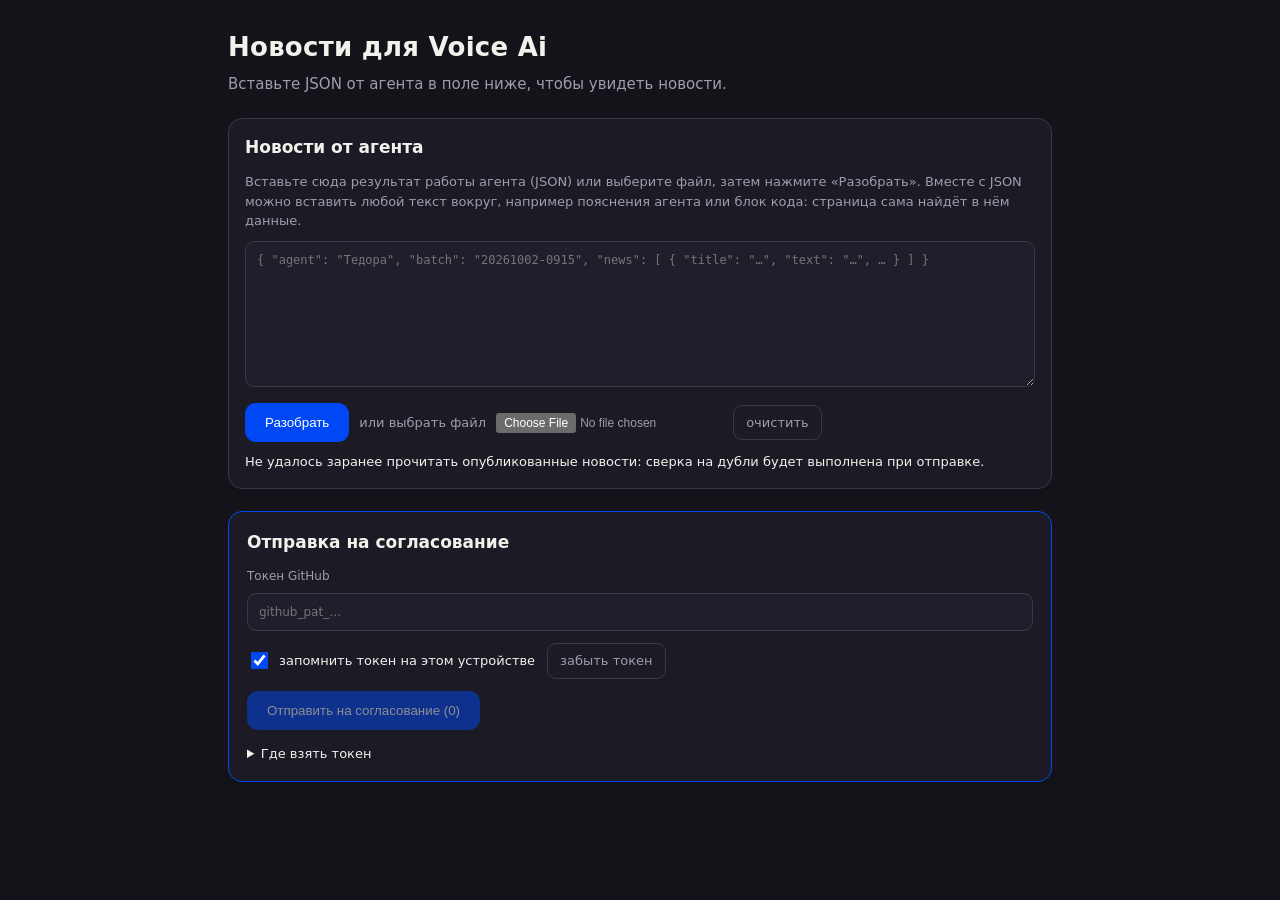
==== docs/news-sender.html @ 6adec7f9 "Add files via upload" ====
<!doctype html>
<html lang="ru">
<head>
<meta charset="utf-8">
<meta name="viewport" content="width=device-width, initial-scale=1">
<title>Новости для Voice Ai — на согласование</title>
<style>
  :root{color-scheme:dark;--bg:#131319;--card:#1c1a24;--field:#201e2a;--line:#3a3747;--text:#f3f1ec;
        --dim:#a19cae;--blue:#0048f4;--blue2:#92b6fd;--orange:#fc9744;--red:#e67268;--green:#4cc38a}
  *{box-sizing:border-box}
  body{margin:0;background:var(--bg);color:var(--text);font:15px/1.5 "IBM Plex Sans",system-ui,-apple-system,Segoe UI,sans-serif}
  main{max-width:860px;margin:0 auto;padding:28px 18px 80px}
  h1{font-size:26px;margin:0 0 6px;letter-spacing:.01em}
  h2{font-size:17px;margin:0 0 12px}
  .lead{color:var(--dim);margin:0 0 22px}
  .card{background:var(--card);border:1px solid var(--line);border-radius:14px;padding:16px;margin-bottom:14px}
  .card.off{opacity:.55}
  .card-head{display:flex;gap:10px;align-items:center;margin-bottom:10px}
  .card-head .n{font:500 12px "IBM Plex Mono",ui-monospace,monospace;color:var(--dim);letter-spacing:.06em}
  .card-head .st{margin-left:auto;font:500 12px "IBM Plex Mono",ui-monospace,monospace}
  .st.ok{color:var(--green)} .st.err{color:var(--red)} .st.wait{color:var(--orange)}
  .grid{display:grid;grid-template-columns:1fr 1fr;gap:10px}
  .wide{grid-column:1/-1}
  label.f{display:flex;flex-direction:column;gap:4px;font-size:12px;color:var(--dim)}
  input[type=text],input[type=date],input[type=time],input[type=url],input[type=password],textarea{
    width:100%;background:var(--field);color:var(--text);border:1px solid var(--line);border-radius:9px;
    padding:9px 11px;font:inherit}
  textarea{resize:vertical;min-height:84px}
  input:focus,textarea:focus{outline:none;border-color:var(--blue)}
  .chk{display:flex;align-items:center;gap:8px;font-size:13px;color:var(--text);cursor:pointer}
  .chk input{width:17px;height:17px;accent-color:var(--blue)}
  .tagbank{display:flex;flex-wrap:wrap;gap:6px;margin-top:6px}
  .tagbank button{background:none;border:1px solid var(--line);color:var(--dim);border-radius:999px;padding:2px 9px;
    font:500 11px "IBM Plex Mono",ui-monospace,monospace;letter-spacing:.04em;cursor:pointer}
  .tagbank button.on{border-color:var(--blue);color:var(--blue2);background:rgba(0,72,244,.14)}
  .dup{margin-top:12px;border:1px solid var(--orange);border-radius:10px;padding:11px 13px;background:rgba(252,151,68,.07);font-size:13px}
  .dup b{color:var(--orange)}
  .dup label.opt{display:flex;gap:8px;align-items:flex-start;margin:7px 0;cursor:pointer;color:var(--text)}
  .dup label.opt input{margin-top:3px;accent-color:var(--blue)}
  .dup .sub{color:var(--dim);font-size:12px}
  .dup .cmp{display:grid;grid-template-columns:1fr 1fr;gap:10px;margin-top:8px}
  @media (max-width:640px){.dup .cmp{grid-template-columns:1fr}}
  .dup .cmp>div{background:var(--field);border-radius:8px;padding:8px 10px;line-height:1.5;overflow-wrap:anywhere}
  .dup .cmp i{display:block;font:500 11px "IBM Plex Mono",ui-monospace,monospace;color:var(--dim);letter-spacing:.05em;text-transform:uppercase;font-style:normal;margin-bottom:3px}
  .dup del{background:rgba(230,114,104,.25);text-decoration:line-through}
  .dup ins{background:rgba(76,195,138,.28);text-decoration:none}
  .dup .same{color:var(--green)}
  details.origin{margin-top:10px;font-size:12px;color:var(--dim)}
  details.origin summary{cursor:pointer}
  details.origin p{margin:6px 0 0;padding:8px 10px;background:var(--field);border-radius:8px;color:var(--text);line-height:1.5;white-space:pre-wrap}
  .loadbox textarea{min-height:120px;font:12px/1.5 "IBM Plex Mono",ui-monospace,monospace}
  .loadbox .sub{color:var(--dim);font-size:13px;margin:0 0 10px}
  .loadbox .row{display:flex;gap:10px;align-items:center;flex-wrap:wrap;margin-top:10px}
  .filebtn{color:var(--dim);font-size:13px;cursor:pointer}
  .filebtn input{font-size:12px;color:var(--dim);margin-left:6px}
  #loadMsg{margin-top:10px;font-size:13px;white-space:pre-wrap}
  #loadMsg.err{color:var(--red)} #loadMsg.ok{color:var(--green)}
  .issues{margin:8px 0 0;padding:0;list-style:none;font-size:12px;color:var(--orange)}
  .issues li::before{content:"• "}
  .send{background:var(--card);border:1px solid var(--blue);border-radius:14px;padding:18px;margin-top:22px}
  .row{display:flex;flex-wrap:wrap;gap:12px;align-items:center;margin-top:12px}
  .primary{background:var(--blue);color:#fff;border:0;border-radius:11px;padding:12px 20px;font:600 15px inherit;cursor:pointer}
  .primary:hover{background:#0036b8} .primary:disabled{opacity:.5;cursor:default}
  .ghost{background:none;border:1px solid var(--line);color:var(--dim);border-radius:9px;padding:7px 12px;font:inherit;font-size:13px;cursor:pointer}
  #status{margin-top:14px;font-size:14px;white-space:pre-wrap}
  #status.ok{color:var(--green)} #status.err{color:var(--red)}
  #status a{color:var(--blue2)}
  details{margin-top:14px;color:var(--dim);font-size:13px} summary{cursor:pointer;color:var(--text)}
  details ol{padding-left:20px;margin:8px 0 0}
  @media (max-width:640px){.grid{grid-template-columns:1fr}}
</style>
</head>
<body>
<main>
  <h1>Новости для Voice Ai</h1>
  <p class="lead" id="lead"></p>

  <section class="loadbox card" id="loadBox">
    <h2>Новости от агента</h2>
    <p class="sub">Вставьте сюда результат работы агента (JSON) или выберите файл, затем нажмите «Разобрать».
       Вместе с JSON можно вставить любой текст вокруг, например пояснения агента или блок кода: страница сама найдёт в нём данные.</p>
    <textarea id="jsonIn" rows="7" spellcheck="false" placeholder='{ "agent": "Тедора", "batch": "20261002-0915", "news": [ { "title": "…", "text": "…", … } ] }'></textarea>
    <div class="row">
      <button id="loadBtn" class="primary" type="button">Разобрать</button>
      <label class="filebtn">или выбрать файл <input id="jsonFile" type="file" accept=".json,.txt,application/json,text/plain"></label>
      <button id="clearBtn" class="ghost" type="button">очистить</button>
    </div>
    <div id="loadMsg"></div>
  </section>

  <div id="cards"></div>

  <section class="send">
    <h2>Отправка на согласование</h2>
    <label class="f">Токен GitHub <span id="tokenNote" style="color:var(--green)"></span>
      <input id="token" type="password" autocomplete="off" placeholder="github_pat_…">
    </label>
    <div class="row">
      <label class="chk"><input id="remember" type="checkbox" checked> запомнить токен на этом устройстве</label>
      <button id="forget" class="ghost" type="button">забыть токен</button>
    </div>
    <div class="row">
      <button id="sendBtn" class="primary" type="button">Отправить на согласование (<span id="cnt">0</span>)</button>
    </div>
    <div id="status"></div>
    <details>
      <summary>Где взять токен</summary>
      <ol>
        <li>GitHub → Settings → Developer settings → Fine-grained tokens → Generate new token.</li>
        <li>Repository access: Only select repositories → Voice_Ai.</li>
        <li>Permissions → Repository permissions → Contents: Read and write.</li>
        <li>Скопируйте токен и вставьте выше. Подойдёт и тот же токен, что вы вводите на самом сайте в режиме редактора.</li>
      </ol>
    </details>
  </section>
</main>

<script>
/* Страница ничего не вшивает: новости приходят от агента как JSON, их вставляют в поле выше
   или загружают файлом. Партия (batch) и имя агента берутся из того же JSON; если их там нет,
   партия называется по московскому времени, а агент — «агент». */
var BATCH_ID = "", AGENT = "агент";

var CONFIG = {owner:"valentinpaukov-ops", repo:"Voice_Ai", branch:"main",
              site:"https://valentinpaukov-ops.github.io/Voice_Ai/?admin=1"};
var KNOWN_TAGS = ["Автобизнес","Автопром","Арктика","Аудит","Банки","Безопасность","Бизнес","ВЭД","Законодательство",
  "Здоровье","ИИ","ИТ","Инвестиции","Инженерия","Инновации","Инфляция","Инфраструктура","Исследования","Книги",
  "Компания","Криптовалюта","Культура","Логистика","Медицина","Мероприятия","Налоги","Нефть и газ","Новости",
  "Обучение","Онбординг","Подкаст","Прогнозы","Продукт","Проекты","Производство","Радио","Релизы","Рынки",
  "Технологии","ТеДо","Туризм","Финансы","Финтех","Экономика","Энергетика","ЦБ","HR","Voice Ai"];
// (список на сайте шире; страница при открытии дополняет его тегами с сайта — см. loadPublished)
var TOKEN_KEY = "voiceai_agent_sender_token";

/* ---------- сравнение с опубликованными новостями ---------- */
/* ===== отпечаток исходного фрагмента (не раскрывает текст) ===== */
function fpFromText(s){
  var t = String(s || "").toLowerCase().replace(/ё/g, "е").replace(/[^a-zа-я0-9]+/g, " ").trim();
  if(!t) return [];
  var w = [];
  t.split(" ").forEach(function(x){ if(x && !NM_STOP[x]) w.push(x.length > 5 ? x.slice(0, 5) : x); });
  var seen = {}, out = [];
  for(var i=0;i+1<w.length;i++){            // пары соседних слов: порядок важен, одиночные слова не раскрываются
    var h = 2166136261, p = w[i] + " " + w[i+1];
    for(var k=0;k<p.length;k++){ h ^= p.charCodeAt(k); h = (h * 16777619) >>> 0; }
    var key = h.toString(36);
    if(!seen[key]){ seen[key] = 1; out.push(key); }
  }
  return out.slice(0, 160);
}
function fpCompare(a, b){
  if(!a || !b || a.length < 5 || b.length < 5) return null;
  var set = {}; a.forEach(function(x){ set[x] = 1; });
  var inter = 0; b.forEach(function(x){ if(set[x]) inter++; });
  var c = inter / Math.min(a.length, b.length);          // «один входит в другой»
  var j = inter / (a.length + b.length - inter);
  return {contain: c, jaccard: j, inter: inter};
}

/* ===== сравнение новостей: «та же новость» / «похожая» ===== */
var NM_STOP = {"и":1,"в":1,"во":1,"на":1,"с":1,"со":1,"по":1,"к":1,"о":1,"об":1,"от":1,"для":1,"из":1,"за":1,"что":1,"как":1,"а":1,"но":1,"не":1,"до":1,"при":1,"это":1,"его":1,"ее":1,"их":1,"или":1,"также":1,"будет":1,"были":1,"был":1,"была":1,"было":1};
function nmTokens(s){
  var t = String(s || "").toLowerCase().replace(/ё/g, "е").replace(/[^a-zа-я0-9]+/g, " ").trim();
  if(!t) return [];
  var out = [], seen = {};
  t.split(" ").forEach(function(w){
    if(!w || NM_STOP[w]) return;
    if(w.length > 5) w = w.slice(0, 5);          // грубая основа: «аналитики»/«аналитика» совпадают
    if(!seen[w]){ seen[w] = 1; out.push(w); }
  });
  return out;
}
function nmDice(a, b){
  if(!a.length || !b.length) return 0;
  var set = {}; a.forEach(function(w){ set[w] = 1; });
  var inter = 0; b.forEach(function(w){ if(set[w]) inter++; });
  return 2 * inter / (a.length + b.length);
}
function nmNorm(s){ return nmTokens(s).join(" "); }
function nmNormUrl(u){ return String(u || "").trim().toLowerCase().replace(/^https?:\/\/(www\.)?/, "").replace(/[?#].*$/, "").replace(/\/+$/, ""); }
/* Насколько новость b похожа на a. level: "same" — почти та же, "similar" — похожая, "" — разные.
   Если у обеих есть отпечаток исходного фрагмента (fp), сравниваются в первую очередь исходники:
   формулировки агента могут сильно отличаться от запуска к запуску, а текст документа тот же. */
function nmCompare(a, b){
  var td = nmDice(nmTokens(a.title), nmTokens(b.title));
  var xd = nmDice(nmTokens(a.text), nmTokens(b.text));
  var ua = nmNormUrl(a.sourceUrl), ub = nmNormUrl(b.sourceUrl);
  var sameUrl = !!(ua && ub && ua === ub);
  var level = "";
  if(sameUrl || td >= 0.85 || (td >= 0.6 && xd >= 0.5) || xd >= 0.8) level = "same";
  else if(td >= 0.6 || xd >= 0.55) level = "similar";
  var fc = fpCompare(a.fp, b.fp), viaSource = false, rel = "";
  if(fc && fc.contain >= 0.4){
    level = "same"; viaSource = true;
    var la = a.fp.length, lb = b.fp.length;
    if(fc.contain >= 0.8 && la < lb * 0.7) rel = "part";          // новая — часть опубликованной
    else if(fc.contain >= 0.8 && la > lb * 1.4) rel = "merge";    // новая включает опубликованную и что-то ещё
  }
  var score = Math.max(td, xd) + (sameUrl ? 1 : 0) + (viaSource ? 1 + fc.contain : 0);
  return {level: level, title: td, text: xd, sameUrl: sameUrl, score: score, viaSource: viaSource, rel: rel};
}

var PUBLISHED = null;        // опубликованные новости (null — сверить не удалось)
var PUBLISHED_SRC = "";      // откуда взяты: "site" или "api"
function humanDate(d) {
  var m = /^(\d{4})-(\d{2})-(\d{2})$/.exec(d || "");
  if (!m) return d || "";
  var mon = ["января","февраля","марта","апреля","мая","июня","июля","августа","сентября","октября","ноября","декабря"];
  return parseInt(m[3], 10) + " " + mon[parseInt(m[2], 10) - 1];
}
function esc(s) { return String(s == null ? "" : s).replace(/[&<>"]/g, function (c) { return {"&": "&amp;", "<": "&lt;", ">": "&gt;", '"': "&quot;"}[c]; }); }
function diffWords(oldS, newS) {
  var a = String(oldS || "").split(/\s+/).filter(Boolean), b = String(newS || "").split(/\s+/).filter(Boolean);
  var n = a.length, m = b.length, i, j, L = [];
  for (i = 0; i <= n; i++) L.push(new Array(m + 1).fill(0));
  for (i = n - 1; i >= 0; i--) for (j = m - 1; j >= 0; j--) L[i][j] = a[i] === b[j] ? L[i + 1][j + 1] + 1 : Math.max(L[i + 1][j], L[i][j + 1]);
  var o = [], w = []; i = 0; j = 0;
  while (i < n && j < m) {
    if (a[i] === b[j]) { o.push(esc(a[i])); w.push(esc(b[j])); i++; j++; }
    else if (L[i + 1][j] >= L[i][j + 1]) { o.push("<del>" + esc(a[i]) + "</del>"); i++; }
    else { w.push("<ins>" + esc(b[j]) + "</ins>"); j++; }
  }
  while (i < n) o.push("<del>" + esc(a[i++]) + "</del>");
  while (j < m) w.push("<ins>" + esc(b[j++]) + "</ins>");
  return {before: o.join(" "), after: w.join(" ")};
}
// кандидаты на «такая же новость уже опубликована» для каждой карточки
function matchAll() {
  items.forEach(function (it) {
    if (it.origin && !it.fp.length) it.fp = fpFromText(it.origin);
    it.matches = [];
    if (!PUBLISHED) return;
    PUBLISHED.forEach(function (p) {
      var r = nmCompare({title: it.title, text: it.text, sourceUrl: it.sourceUrl, fp: it.fp}, p);
      if (r.level) it.matches.push({pub: p, level: r.level, score: r.score, viaSource: r.viaSource, rel: r.rel});
    });
    it.matches.sort(function (a, b) { return b.score - a.score; });
    it.matches = it.matches.slice(0, 3);
    var best = it.matches[0];
    if (!best) { it.mode = "new"; it.unchanged = false; return; }
    it.why = best.viaSource ? "source" : "";
    it.target = 0;
    var p = best.pub;
    it.unchanged = nmNorm(it.title) === nmNorm(p.title || "") && nmNorm(it.text) === nmNorm(p.text || "");
    // «почти та же» и текст отличается — по умолчанию предлагаем заменить; «просто похожая» — как новую
    it.mode = best.level === "same" ? "replace" : "new";
    if (it.unchanged) it.include = false;      // менять нечего: по умолчанию не отправляем
  });
}
function matchSignature() {
  return items.map(function (it) { return it.matches.map(function (m) { return m.pub.id; }).join(","); }).join("|");
}

/* ---------- состояние ---------- */
var items = [];
function makeItems(arr) {
  return arr.map(function (n, i) {
    n = n || {};
    return {
      include: true, status: "", statusClass: "", matches: [], mode: "new", target: 0, keepWhen: true, unchanged: false,
      title: str(n.title), text: str(n.text), origin: str(n.origin), fp: [], date: str(n.date), time: str(n.time) || "10:00",
      author: str(n.author), tags: Array.isArray(n.tags) ? n.tags.map(str).filter(Boolean) : [],
      sourceName: str(n.sourceName), sourceUrl: str(n.sourceUrl), important: n.important === true || n.important === "true",
      _path: "inbox/news-" + BATCH_ID + "-" + ("0" + (i + 1)).slice(-2) + ".json", _created: ""
    };
  });
}
function mskBatch() {
  var o = {};
  try {
    new Intl.DateTimeFormat("en-GB", {timeZone: "Europe/Moscow", year: "numeric", month: "2-digit", day: "2-digit",
      hour: "2-digit", minute: "2-digit", hourCycle: "h23"}).formatToParts(new Date()).forEach(function (x) { o[x.type] = x.value; });
  } catch (e) {}
  if (!o.year) { var u = new Date(Date.now() + 3 * 3600 * 1000); function p2(n) { return ("0" + n).slice(-2); }
    o = {year: u.getUTCFullYear(), month: p2(u.getUTCMonth() + 1), day: p2(u.getUTCDate()), hour: p2(u.getUTCHours()), minute: p2(u.getUTCMinutes())}; }
  return o.year + o.month + o.day + "-" + o.hour + o.minute;
}

/* Достаём JSON из того, что вставили: чистый JSON, блок кода ```json … ``` или JSON внутри пояснений.
   Перебираем места, где может начинаться JSON (« { » и « [ »), для каждого берём сбалансированный кусок
   (скобки внутри строк не считаются) и берём первый, который действительно разбирается. Так пояснения
   со скобками перед JSON («см. [1]», «{…}») не мешают. Если ничего не разбирается, возвращаем первый
   кусок, чтобы объяснить ошибку по нему. */
function balancedFrom(src, start) {
  var depth = 0, inStr = false, esc = false;
  for (var j = start; j < src.length; j++) {
    var c = src[j];
    if (inStr) { if (esc) esc = false; else if (c === "\\") esc = true; else if (c === '"') inStr = false; continue; }
    if (c === '"') { inStr = true; continue; }
    if (c === "{" || c === "[") depth++;
    else if (c === "}" || c === "]") { depth--; if (depth === 0) return src.slice(start, j + 1); }
  }
  return src.slice(start);                       // скобки не закрыты
}
/* Лишние запятые перед « } » и « ] » — самая частая беда в JSON от моделей. Убираем их, не трогая
   запятые внутри строк. */
function repairTrailingCommas(s) {
  var out = "", inStr = false, esc = false;
  for (var i = 0; i < s.length; i++) {
    var c = s[i];
    if (inStr) { out += c; if (esc) esc = false; else if (c === "\\") esc = true; else if (c === '"') inStr = false; continue; }
    if (c === '"') { inStr = true; out += c; continue; }
    if (c === ",") { var k = i + 1; while (k < s.length && /\s/.test(s[k])) k++; if (s[k] === "}" || s[k] === "]") continue; }
    out += c;
  }
  return out;
}
function tryParse(s) {
  try { return {ok: true, value: JSON.parse(s), repaired: false}; } catch (e) {}
  var r = repairTrailingCommas(s);
  if (r !== s) { try { return {ok: true, value: JSON.parse(r), repaired: true}; } catch (e) {} }
  return {ok: false};
}
// похоже ли разобранное на новости: массив с объектами, объект с полем news или одна новость с заголовком
function plausible(v) {
  if (Array.isArray(v)) return v.some(function (x) { return x && typeof x === "object"; });
  return !!(v && typeof v === "object" && (Array.isArray(v.news) || v.title));
}
function extractJson(text) {
  var s = String(text || "").replace(/^\uFEFF/, "");
  var fence = /```(?:json|JSON)?\s*([\s\S]*?)```/.exec(s);
  var sources = fence ? [fence[1], s] : [s], firstSlice = "";
  for (var t = 0; t < sources.length; t++) {
    var src = sources[t], tries = 0;
    for (var i = 0; i < src.length && tries < 40; i++) {
      if (src[i] !== "{" && src[i] !== "[") continue;
      tries++;
      var slice = balancedFrom(src, i);
      if (!firstSlice) firstSlice = slice;
      var r = tryParse(slice);
      if (r.ok && plausible(r.value)) return slice;
      // кусок не подошёл (пояснение в скобках или сломанный JSON): пропускаем его целиком, не заглядывая
      // внутрь, иначе из сломанного списка можно молча вытащить одну новость из нескольких
      i += slice.length - 1;
    }
  }
  return firstSlice;
}
function explainJsonError(raw, e) {
  var msg = String(e && e.message || e), hint = "";
  var m = /position (\d+)/.exec(msg);
  if (m) { var pos = +m[1], before = raw.slice(0, pos), line = before.split("\n").length;
    hint = " (около строки " + line + ": «" + raw.slice(Math.max(0, pos - 25), pos + 25).replace(/\s+/g, " ") + "»)"; }
  if (/Unexpected token ['}\]]/.test(msg) || /trailing/i.test(msg)) hint += "\nЧаще всего это лишняя запятая после последнего элемента.";
  else if (/Unexpected token/.test(msg) && /'/.test(raw.slice(0, 400))) hint += "\nПохоже, использованы одинарные кавычки: в JSON нужны двойные.";
  else if (/Unexpected end/.test(msg) || !/[}\]]\s*$/.test(raw)) hint += "\nПохоже, вставлено не всё: JSON обрывается, не хватает закрывающей скобки.";
  return "Это не получилось разобрать как JSON" + hint + "\nПопросите агента прислать JSON ещё раз, целиком и без комментариев внутри.";
}
function loadFromText(text) {
  var box = document.getElementById("loadMsg");
  function fail(m) { box.className = "err"; box.textContent = m; return false; }
  var raw = extractJson(text);
  if (!raw) return fail("В тексте не нашлось данных: нужен JSON, он начинается с « { » или « [ ».");
  var pr = tryParse(raw), data;
  if (!pr.ok) { var err; try { JSON.parse(raw); } catch (e) { err = e; } return fail(explainJsonError(raw, err)); }
  data = pr.value;
  var arr = Array.isArray(data) ? data : (data && Array.isArray(data.news) ? data.news : (data && data.title ? [data] : null));
  if (!arr) return fail("JSON разобрался, но в нём нет списка новостей: ожидается массив или объект с полем «news».");
  arr = arr.filter(function (n) { return n && typeof n === "object"; });
  if (!arr.length) return fail("Список новостей пуст.");
  var meta = (!Array.isArray(data) && data) || {};
  AGENT = str(meta.agent) || AGENT || "агент";
  BATCH_ID = str(meta.batch).replace(/[^0-9A-Za-zА-Яа-я_-]/g, "") || mskBatch();
  items = makeItems(arr);
  PUBLISHED_RELOAD = true;
  box.className = "ok";
  box.textContent = "Разобрано новостей: " + items.length + ". Партия " + BATCH_ID + ", агент: " + AGENT + "." +
    (pr.repaired ? "\nВ JSON были лишние запятые перед закрывающей скобкой, я их убрал. Проверьте, что все новости на месте." : "");
  if (PUBLISHED) matchAll();
  render();
  var d = document.getElementById("cards"); if (d.scrollIntoView) d.scrollIntoView({behavior: "smooth", block: "start"});
  return true;
}
var PUBLISHED_RELOAD = false;
function str(v) { return v == null ? "" : String(v).trim(); }

/* ---------- проверка полей ---------- */
function issuesOf(it) {
  var out = [];
  if (!it.title) out.push("нет заголовка — без него новость не отправится");
  if (!/^\d{4}-\d{2}-\d{2}$/.test(it.date)) out.push("дата нужна в виде ГГГГ-ММ-ДД — без даты новость останется черновиком");
  if (!/^\d{2}:\d{2}$/.test(it.time)) out.push("время нужно в виде ЧЧ:ММ");
  if (it.text.length > 320) out.push("длинное описание (" + it.text.length + " знаков): в ленте обычно до 300");
  if (it.sourceUrl && !/^https?:\/\//.test(it.sourceUrl)) out.push("ссылка на источник должна начинаться с http:// или https://");
  if (!it.origin) out.push("нет фрагмента документа: если эта новость уже была опубликована другими словами, страница её не узнает");
  var fresh = it.tags.filter(function (t) { return KNOWN_TAGS.indexOf(t) === -1; });
  if (fresh.length) out.push("новые теги: " + fresh.join(", ") + " — если подходит существующий, лучше взять его");
  return out;
}
function blocking(it) { return !it.title; }

/* ---------- отрисовка ---------- */
var cardsEl = document.getElementById("cards");
function el(tag, attrs, kids) {
  var e = document.createElement(tag);
  Object.keys(attrs || {}).forEach(function (k) {
    if (k === "text") e.textContent = attrs[k]; else if (k === "class") e.className = attrs[k]; else e.setAttribute(k, attrs[k]);
  });
  (kids || []).forEach(function (c) { e.appendChild(c); });
  return e;
}
function field(label, input, wide) {
  var l = el("label", {"class": "f" + (wide ? " wide" : "")}, [document.createTextNode(label), input]);
  return l;
}
function render() {
  cardsEl.innerHTML = "";
  var n = items.length;
  document.getElementById("lead").textContent = n
    ? "Подготовлено новостей: " + n + ". Проверьте и при необходимости поправьте текст прямо здесь, уберите галочку у лишних и нажмите «Отправить на согласование» внизу. На сайте они появятся только после вашего подтверждения."
    : "Вставьте JSON от агента в поле ниже, чтобы увидеть новости.";
  items.forEach(function (it, idx) {
    var card = el("div", {"class": "card" + (it.include ? "" : " off")});
    var cb = el("input", {type: "checkbox"}); cb.checked = it.include;
    cb.addEventListener("change", function () { it.include = cb.checked; render(); });
    var head = el("div", {"class": "card-head"}, [
      el("label", {"class": "chk"}, [cb, document.createTextNode("Отправить")]),
      el("span", {"class": "n", text: "НОВОСТЬ " + (idx + 1)}),
      el("span", {"class": "st " + it.statusClass, text: it.status})
    ]);
    function bind(tag, type, key, extra) {
      var i = el(tag, type ? {type: type} : {}); i.value = it[key];
      i.addEventListener("input", function () { it[key] = i.value.trim(); refreshIssues(); updateCount(); });
      return i;
    }
    var title = bind("input", "text", "title");
    var date = bind("input", "date", "date");
    var time = bind("input", "time", "time");
    var text = bind("textarea", "", "text"); text.rows = 4;
    var author = bind("input", "text", "author");
    var srcName = bind("input", "text", "sourceName");
    var srcUrl = bind("input", "url", "sourceUrl");
    var tags = el("input", {type: "text"}); tags.value = it.tags.join(", ");
    var bank = el("div", {"class": "tagbank"});
    function drawBank() {
      bank.innerHTML = "";
      KNOWN_TAGS.forEach(function (t) {
        var b = el("button", {type: "button", text: t, "class": it.tags.indexOf(t) !== -1 ? "on" : ""});
        b.addEventListener("click", function () {
          var k = it.tags.indexOf(t);
          if (k === -1) it.tags.push(t); else it.tags.splice(k, 1);
          tags.value = it.tags.join(", "); drawBank(); refreshIssues();
        });
        bank.appendChild(b);
      });
    }
    tags.addEventListener("input", function () {
      it.tags = tags.value.split(",").map(function (t) { return t.trim(); }).filter(Boolean);
      drawBank(); refreshIssues();
    });
    drawBank();
    var imp = el("input", {type: "checkbox"}); imp.checked = it.important;
    imp.addEventListener("change", function () { it.important = imp.checked; });
    var issues = el("ul", {"class": "issues"});
    function refreshIssues() {
      issues.innerHTML = "";
      issuesOf(it).forEach(function (m) { issues.appendChild(el("li", {text: m})); });
    }
    card.appendChild(head);
    card.appendChild(el("div", {"class": "grid"}, [
      field("Заголовок", title, true),
      field("Дата", date), field("Время", time),
      field("Описание", text, true),
      field("Автор", author),
      field("Название источника", srcName),
      field("Ссылка на источник", srcUrl, true),
      (function () { var w = el("div", {"class": "wide"}, [field("Теги (через запятую)", tags), bank]); return w; })(),
      el("label", {"class": "chk wide"}, [imp, document.createTextNode("Важная новость (синяя полоса в ленте)")])
    ]));
    card.appendChild(issues);
    refreshIssues();
    if (it.origin) {
      var det = el("details", {"class": "origin"});
      det.appendChild(el("summary", {text: "Фрагмент документа, на котором основана новость (для сверки; на сайт не отправляется)"}));
      det.appendChild(el("p", {text: it.origin}));
      card.appendChild(det);
    }
    if (it.matches.length) card.appendChild(dupBox(it));
    cardsEl.appendChild(card);
  });
  updateCount();
}
function dupBox(it) {
  var box = el("div", {"class": "dup"});
  var best = it.matches[0];
  var head = el("div");
  var why = best.rel === "part" ? "Похоже, это часть уже опубликованной новости"
          : best.rel === "merge" ? "Похоже, это объединяет опубликованную новость с другим материалом"
          : best.viaSource ? "По исходному тексту из документа это та же новость, что уже опубликована"
          : best.level === "same" ? "Похоже, эта новость уже опубликована на сайте" : "На сайте есть похожая новость";
  head.innerHTML = "<b>" + why + "</b>" +
    (it.unchanged ? ' <span class="same">· текст совпадает, менять нечего</span>' : "");
  box.appendChild(head);
  // варианты: заменить одну из найденных / отправить как новую
  it.matches.forEach(function (m, k) {
    var r = el("input", {type: "radio", name: "mode" + items.indexOf(it)});
    r.checked = (it.mode === "replace" && it.target === k);
    r.addEventListener("change", function () { it.mode = "replace"; it.target = k; render(); });
    var l = el("label", {"class": "opt"}, [r]);
    var span = el("span"); span.innerHTML = "Заменить опубликованную: <b style=\"color:inherit\">«" + esc(m.pub.title) + "»</b><br><span class=\"sub\">" +
      esc(humanDate(m.pub.date) + (m.pub.time ? ", " + m.pub.time : "") + (m.pub.author ? " · " + m.pub.author : "")) + "</span>";
    l.appendChild(span); box.appendChild(l);
  });
  var rn = el("input", {type: "radio", name: "mode" + items.indexOf(it)}); rn.checked = (it.mode === "new");
  rn.addEventListener("change", function () { it.mode = "new"; render(); });
  box.appendChild(el("label", {"class": "opt"}, [rn, (function () { var s = el("span"); s.innerHTML = "Отправить как новую <span class=\"sub\">(на сайте будут обе)</span>"; return s; })()]));
  if (it.mode === "replace") {
    var pub = it.matches[it.target].pub;
    var keep = el("input", {type: "checkbox"}); keep.checked = it.keepWhen;
    keep.addEventListener("change", function () { it.keepWhen = keep.checked; });
    box.appendChild(el("label", {"class": "opt"}, [keep, document.createTextNode("Оставить дату и время опубликованной новости (" + humanDate(pub.date) + (pub.time ? ", " + pub.time : "") + ")")]));
    var dt = diffWords(pub.text || "", it.text || ""), dtt = diffWords(pub.title || "", it.title || "");
    var cmp = el("div"); 
    cmp.innerHTML = (nmNorm(pub.title || "") !== nmNorm(it.title || "") || (pub.title || "") !== (it.title || "")
        ? '<div class="cmp"><div><i>Заголовок был</i>' + dtt.before + '</div><div><i>Заголовок станет</i>' + dtt.after + '</div></div>' : "") +
      '<div class="cmp"><div><i>Текст был</i>' + dt.before + '</div><div><i>Текст станет</i>' + dt.after + '</div></div>';
    box.appendChild(cmp);
  }
  return box;
}
function updateCount() {
  var c = items.filter(function (it) { return it.include && !blocking(it); }).length;
  document.getElementById("cnt").textContent = c;
  document.getElementById("sendBtn").disabled = !c;
}

/* ---------- работа с GitHub ---------- */
var tokenEl = document.getElementById("token"), statusEl = document.getElementById("status");
try { var saved = localStorage.getItem(TOKEN_KEY); if (saved) tokenEl.value = saved; } catch (e) {}
document.getElementById("forget").addEventListener("click", function () {
  try { localStorage.removeItem(TOKEN_KEY); } catch (e) {}
  tokenEl.value = ""; say("Токен забыт.", "");
});
function say(msg, cls, html) {
  statusEl.className = cls || "";
  if (html) statusEl.innerHTML = msg; else statusEl.textContent = msg;
}
function b64(s) { return btoa(unescape(encodeURIComponent(s))); }
function unb64(s) { return decodeURIComponent(escape(atob(String(s).replace(/\s/g, "")))); }
function url(path) {
  return "https://api.github.com/repos/" + encodeURIComponent(CONFIG.owner) + "/" + encodeURIComponent(CONFIG.repo) +
         "/contents/" + path.split("/").map(encodeURIComponent).join("/");
}
function api(method, path, body) {
  var o = {method: method, headers: {
    "Accept": "application/vnd.github+json", "Authorization": "Bearer " + tokenEl.value.trim(),
    "X-GitHub-Api-Version": "2022-11-28"}, cache: "no-store"};
  if (body) { o.body = JSON.stringify(body); o.headers["Content-Type"] = "application/json"; }
  var u = url(path) + (method === "GET" ? "?ref=" + encodeURIComponent(CONFIG.branch) + "&t=" + Date.now() : "");
  return fetch(u, o).then(function (res) {
    return res.json().catch(function () { return null; }).then(function (data) { return {status: res.status, ok: res.ok, data: data}; });
  });
}
function explain(r) {
  if (r.status === 401) return "токен не принят — проверьте, что он вставлен целиком и не истёк";
  if (r.status === 403) return "у токена нет права писать в репозиторий (нужно Contents: Read and write) или исчерпан лимит запросов";
  if (r.status === 404) return "репозиторий не найден или токен не видит его — в настройках токена выберите репозиторий Voice_Ai";
  if (r.status === 409 || r.status === 422) return "файл изменился во время отправки — нажмите кнопку ещё раз";
  return "ответ GitHub " + r.status + ((r.data && r.data.message) ? ": " + r.data.message : "");
}
/* Опубликованные новости читаем с сайта (публичный адрес, токен не нужен), а при отправке —
   ещё раз через GitHub, чтобы увидеть самое свежее. Так «такая уже есть» работает всегда. */
function rawUrl(path) {
  return "https://raw.githubusercontent.com/" + CONFIG.owner + "/" + CONFIG.repo + "/" + CONFIG.branch + "/" + path + "?t=" + Date.now();
}
function listOf(doc) { return Array.isArray(doc) ? doc : ((doc && doc.news) || []); }
function mergeTags(extra) {
  (extra || []).forEach(function (t) { t = str(t); if (t && KNOWN_TAGS.indexOf(t) === -1) KNOWN_TAGS.push(t); });
}
function loadPublished(viaApi) {
  var p;
  if (viaApi && tokenEl.value.trim()) {
    p = api("GET", "news/news.json").then(function (r) {
      if (!r.ok || !r.data || !r.data.content) throw new Error("api");
      return {list: listOf(JSON.parse(unb64(r.data.content))), src: "api"};
    });
  } else {
    p = fetch(rawUrl("news/news.json"), {cache: "no-store"}).then(function (res) {
      if (!res.ok) throw new Error("site");
      return res.json();
    }).then(function (doc) { return {list: listOf(doc), src: "site"}; });
  }
  return p.then(function (r) {
    PUBLISHED = r.list; PUBLISHED_SRC = r.src;
    mergeTags([].concat.apply([], PUBLISHED.map(function (n) { return n.tags || []; })));
    return true;
  }).catch(function () { return false; });
}

function payload(it) {
  if (!it._created) it._created = new Date().toISOString();
  var p = {kind: "news", title: it.title, text: it.text, date: it.date, time: it.time,
           author: it.author, tags: it.tags, agent: AGENT, created: it._created};
  if (it.fp && it.fp.length >= 5) p.fp = it.fp;     // отпечаток, а не сам текст: очередь лежит в публичном репозитории
  if (it.mode === "replace" && it.matches[it.target]) {
    var pub = it.matches[it.target].pub;
    p.replaces = pub.id; p.replacesTitle = pub.title;
    if (it.keepWhen) { if (pub.date) p.date = pub.date; if (pub.time) p.time = pub.time; }
  }
  if (it.sourceName) p.sourceName = it.sourceName;
  if (it.sourceUrl) p.sourceUrl = it.sourceUrl;
  if (it.important) p.important = true;
  return p;
}

function sendOne(it) {
  it.status = "отправляю…"; it.statusClass = "wait"; render();
  // если такой файл уже лежит в очереди (повторная отправка) — обновляем его, а не создаём новый
  return api("GET", it._path).then(function (g) {
    if (g.status === 401 || g.status === 403) throw new Error(explain(g));
    var body = {message: "Новость от агента: " + it.title, branch: CONFIG.branch,
                content: b64(JSON.stringify(payload(it), null, 2) + "\n")};
    if (g.ok && g.data && g.data.sha) body.sha = g.data.sha;
    return api("PUT", it._path, body);
  }).then(function (r) {
    if (!r.ok) throw new Error(explain(r));
    it.status = "✓ на согласовании"; it.statusClass = "ok"; return true;
  }).catch(function (err) {
    it.status = "✗ " + (err && err.message ? err.message : "не отправилась"); it.statusClass = "err"; return false;
  });
}

document.getElementById("sendBtn").addEventListener("click", function () {
  var token = tokenEl.value.trim();
  if (!token) { say("Вставьте токен GitHub.", "err"); return; }
  try {
    if (document.getElementById("remember").checked) localStorage.setItem(TOKEN_KEY, token);
    else localStorage.removeItem(TOKEN_KEY);
  } catch (e) {}
  var btn = document.getElementById("sendBtn"); btn.disabled = true;
  say("Сверяю с опубликованными новостями…", "");
  var before = matchSignature();
  loadPublished(true).then(function (ok) {
    if (ok) matchAll_keepChoices(before);
    var after = matchSignature();
    if (ok && after !== before) {
      render();
      say("Список опубликованных новостей изменился с момента открытия страницы. Проверьте отмеченные карточки («такая новость уже есть») и нажмите кнопку ещё раз.", "err");
      return null;
    }
    var todo = items.filter(function (it) { return it.include && !blocking(it); });
    if (!todo.length) { say("Нечего отправлять.", "err"); return null; }
    // «отправить как новую» при почти точном совпадении — переспрашиваем, чтобы не получить дубль случайно
    todo = todo.filter(function (it) {
      var best = it.matches[0];
      if (it.mode === "new" && best && best.level === "same") {
        var go = window.confirm("Новость «" + it.title + "» очень похожа на уже опубликованную («" + best.pub.title + "»).\nОтправить как новую (получится дубль)?");
        if (!go) { it.status = "пропущена: уже на сайте"; it.statusClass = "wait"; }
        return go;
      }
      return true;
    });
    if (!todo.length) { render(); say("Нечего отправлять.", "err"); return null; }
    say("Отправляю: " + todo.length + "…", "");
    var okN = 0, chain = Promise.resolve();
    todo.forEach(function (it) { chain = chain.then(function () { return sendOne(it).then(function (r) { if (r) okN++; }); }); });
    return chain.then(function () {
      render();
      var repl = todo.filter(function (it) { return it.mode === "replace"; }).length;
      if (okN === todo.length && okN) {
        say("Готово: на согласование ушло новостей — " + okN + (repl ? " (из них замен опубликованных: " + repl + ")" : "") + ".\nОткройте платформу в режиме редактора: в блоке «на согласовании» нажмите «Проверить», затем «Опубликовать» (у замены — «Заменить опубликованную новость»). " +
            "Отправленное можно править здесь и отправлять снова, пока новость не опубликована.\n" +
            "<a href=\"" + CONFIG.site + "\" target=\"_blank\" rel=\"noopener\">Открыть платформу</a>", "ok", true);
      } else if (okN) {
        say("Часть отправлена (" + okN + " из " + todo.length + "). У остальных причина указана в карточке; исправьте и нажмите кнопку ещё раз.", "err");
      } else {
        say("Ничего не отправилось. Причина указана в карточках.", "err");
      }
    });
  }).then(function () { btn.disabled = false; updateCount(); });
});

// после повторной сверки сохраняем выбор человека там, где найденная новость та же
function matchAll_keepChoices(prevSig) {
  var prev = items.map(function (it) { return {mode: it.mode, target: it.target, include: it.include, keep: it.keepWhen, id: it.matches[0] && it.matches[0].pub.id}; });
  matchAll();
  items.forEach(function (it, i) {
    var pv = prev[i], b = it.matches[0];
    if (pv && b && pv.id === b.pub.id) { it.mode = pv.mode; it.target = Math.min(pv.target, it.matches.length - 1); it.include = pv.include; it.keepWhen = pv.keep; }
  });
}

document.getElementById("loadBtn").addEventListener("click", function () { loadFromText(document.getElementById("jsonIn").value); });
document.getElementById("clearBtn").addEventListener("click", function () {
  document.getElementById("jsonIn").value = ""; document.getElementById("loadMsg").textContent = ""; items = []; render();
});
document.getElementById("jsonFile").addEventListener("change", function (e) {
  var f = e.target.files && e.target.files[0]; if (!f) return;
  var r = new FileReader();
  r.onload = function () { document.getElementById("jsonIn").value = String(r.result || ""); loadFromText(String(r.result || "")); };
  r.onerror = function () { var b = document.getElementById("loadMsg"); b.className = "err"; b.textContent = "Не удалось прочитать файл."; };
  r.readAsText(f, "utf-8");
});
// Токен: тот же, что вы вводите на самом сайте в режиме редактора (страница лежит на том же адресе),
// подставляем его, чтобы не вводить дважды.
try {
  if (!tokenEl.value) {
    var siteTok = localStorage.getItem("voiceai_gh_token");
    if (siteTok) { tokenEl.value = siteTok; document.getElementById("tokenNote").textContent = "Подставлен токен редактора сайта."; }
  }
} catch (e) {}
// при открытии страницы сразу читаем опубликованные новости (для сверки на дубли)
loadPublished(false).then(function (ok) {
  if (ok && items.length) { matchAll(); render(); }
  else if (!ok) {
    var n = document.getElementById("loadMsg");
    n.textContent = "Не удалось заранее прочитать опубликованные новости: сверка на дубли будет выполнена при отправке.";
  }
});

render();
</script>
</body>
</html>
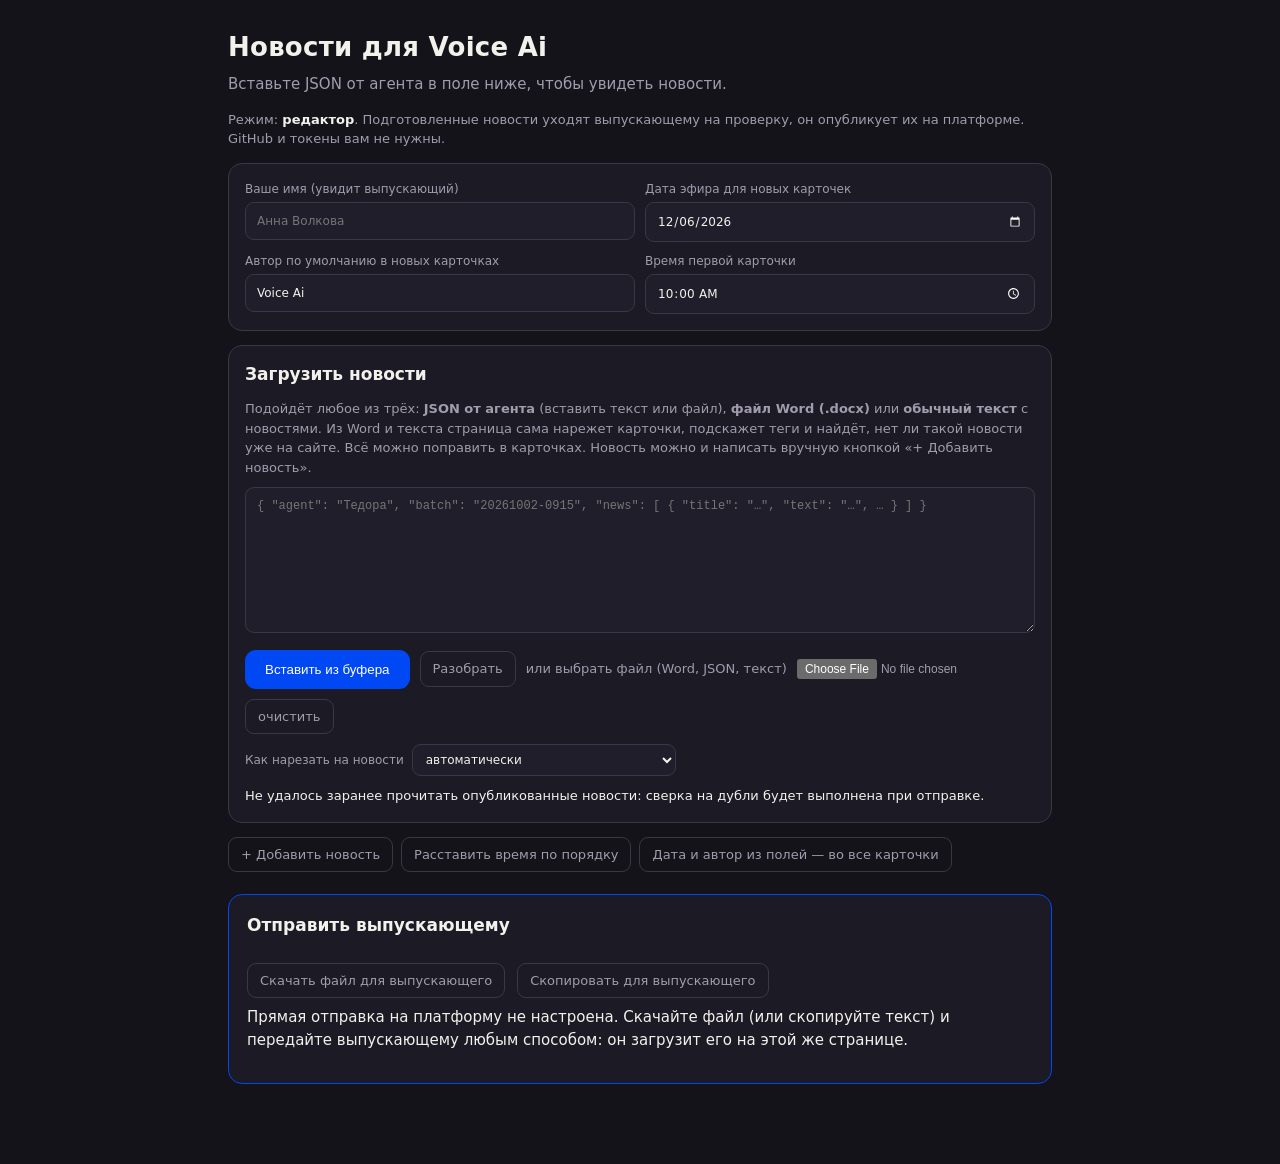
==== commit a5a54e7d: "Add files via upload" ====
--- a/docs/news-sender.html
+++ b/docs/news-sender.html
@@ -48,6 +48,12 @@
   details.origin{margin-top:10px;font-size:12px;color:var(--dim)}
   details.origin summary{cursor:pointer}
   details.origin p{margin:6px 0 0;padding:8px 10px;background:var(--field);border-radius:8px;color:var(--text);line-height:1.5;white-space:pre-wrap}
+  .role{margin:-8px 0 14px;font-size:13px;color:var(--dim)} .role b{color:var(--text)}
+  .toolbar{display:flex;gap:8px;flex-wrap:wrap;margin:0 0 14px}
+  .card-head .mini{background:none;border:0;color:var(--dim);cursor:pointer;font:inherit;font-size:12px;padding:2px 6px;border-radius:6px}
+  .card-head .mini:hover{background:var(--field);color:var(--text)}
+  .autotag{font-size:12px;color:var(--orange);margin:4px 0 0}
+  select{background:var(--field);color:var(--text);border:1px solid var(--line);border-radius:9px;padding:7px 9px;font:inherit}
   .loadbox textarea{min-height:120px;font:12px/1.5 "IBM Plex Mono",ui-monospace,monospace}
   .loadbox .sub{color:var(--dim);font-size:13px;margin:0 0 10px}
   .loadbox .row{display:flex;gap:10px;align-items:center;flex-wrap:wrap;margin-top:10px}
@@ -62,6 +68,7 @@
   .primary{background:var(--blue);color:#fff;border:0;border-radius:11px;padding:12px 20px;font:600 15px inherit;cursor:pointer}
   .primary:hover{background:#0036b8} .primary:disabled{opacity:.5;cursor:default}
   .ghost{background:none;border:1px solid var(--line);color:var(--dim);border-radius:9px;padding:7px 12px;font:inherit;font-size:13px;cursor:pointer}
+  #sendBtn{padding:11px 16px;font-size:14px;color:var(--text)} #sendBtn:disabled{opacity:.5;cursor:default}
   #status{margin-top:14px;font-size:14px;white-space:pre-wrap}
   #status.ok{color:var(--green)} #status.err{color:var(--red)}
   #status a{color:var(--blue2)}
@@ -74,37 +81,87 @@
 <main>
   <h1>Новости для Voice Ai</h1>
   <p class="lead" id="lead"></p>
+  <p class="role" id="roleNote"></p>
+
+  <section class="card" id="whoBox">
+    <div class="grid">
+      <label class="f">Ваше имя (увидит выпускающий)
+        <input id="editorName" type="text" placeholder="Анна Волкова" autocomplete="name"></label>
+      <label class="f">Дата эфира для новых карточек
+        <input id="defDate" type="date"></label>
+      <label class="f">Автор по умолчанию в новых карточках
+        <input id="defAuthor" type="text" value="Voice Ai"></label>
+      <label class="f">Время первой карточки
+        <input id="defTime" type="time" value="10:00"></label>
+    </div>
+  </section>
 
   <section class="loadbox card" id="loadBox">
-    <h2>Новости от агента</h2>
-    <p class="sub">Вставьте сюда результат работы агента (JSON) или выберите файл, затем нажмите «Разобрать».
-       Вместе с JSON можно вставить любой текст вокруг, например пояснения агента или блок кода: страница сама найдёт в нём данные.</p>
+    <h2>Загрузить новости</h2>
+    <p class="sub">Подойдёт любое из трёх: <b>JSON от агента</b> (вставить текст или файл), <b>файл Word (.docx)</b> или <b>обычный текст</b>
+       с новостями. Из Word и текста страница сама нарежет карточки, подскажет теги и найдёт, нет ли такой новости уже на сайте.
+       Всё можно поправить в карточках. Новость можно и написать вручную кнопкой «+ Добавить новость».</p>
     <textarea id="jsonIn" rows="7" spellcheck="false" placeholder='{ "agent": "Тедора", "batch": "20261002-0915", "news": [ { "title": "…", "text": "…", … } ] }'></textarea>
     <div class="row">
-      <button id="loadBtn" class="primary" type="button">Разобрать</button>
-      <label class="filebtn">или выбрать файл <input id="jsonFile" type="file" accept=".json,.txt,application/json,text/plain"></label>
+      <button id="pasteBtn" class="primary" type="button">Вставить из буфера</button>
+      <button id="loadBtn" class="ghost" type="button">Разобрать</button>
+      <label class="filebtn">или выбрать файл (Word, JSON, текст) <input id="jsonFile" type="file" accept=".docx,.json,.txt,application/json,text/plain,application/vnd.openxmlformats-officedocument.wordprocessingml.document"></label>
       <button id="clearBtn" class="ghost" type="button">очистить</button>
+    </div>
+    <div class="row" id="splitRow" hidden>
+      <label class="f" style="flex-direction:row;align-items:center;gap:8px">Как нарезать на новости
+        <select id="splitMode">
+          <option value="auto">автоматически</option>
+          <option value="headings">по заголовкам</option>
+          <option value="blocks">по пустым строкам</option>
+          <option value="paragraphs">каждый абзац — новость</option>
+          <option value="list">каждый пункт списка — новость</option>
+          <option value="table">каждая строка таблицы — новость</option>
+        </select></label>
+      <span class="sub" id="splitHint" style="margin:0"></span>
     </div>
     <div id="loadMsg"></div>
   </section>
 
+  <div class="toolbar" id="toolbar">
+    <button id="addBtn" class="ghost" type="button">+ Добавить новость</button>
+    <button id="timesBtn" class="ghost" type="button" title="У первой новости самое позднее время, у последней самое раннее: в ленте порядок совпадёт с порядком в документе">Расставить время по порядку</button>
+    <button id="applyBtn" class="ghost" type="button" title="Поставить дату эфира и автора из полей вверху во все карточки">Дата и автор из полей — во все карточки</button>
+  </div>
+
   <div id="cards"></div>
 
   <section class="send">
-    <h2>Отправка на согласование</h2>
-    <label class="f">Токен GitHub <span id="tokenNote" style="color:var(--green)"></span>
-      <input id="token" type="password" autocomplete="off" placeholder="github_pat_…">
-    </label>
-    <div class="row">
-      <label class="chk"><input id="remember" type="checkbox" checked> запомнить токен на этом устройстве</label>
-      <button id="forget" class="ghost" type="button">забыть токен</button>
+    <h2 id="sendTitle">Отправка</h2>
+    <div id="tokenBox">
+      <label class="f">Токен GitHub <span id="tokenNote" style="color:var(--green)"></span>
+        <input id="token" type="password" autocomplete="off" placeholder="github_pat_…">
+      </label>
+      <div class="row">
+        <label class="chk"><input id="remember" type="checkbox" checked> запомнить токен на этом устройстве</label>
+        <button id="forget" class="ghost" type="button">забыть токен</button>
+      </div>
+    </div>
+    <div id="keyBox" hidden>
+      <label class="f">Код доступа (его выдал выпускающий)
+        <input id="accessKey" type="password" autocomplete="off" placeholder="например A7K4Q9">
+      </label>
+      <div class="row">
+        <label class="chk"><input id="rememberKey" type="checkbox" checked> запомнить код на этом устройстве</label>
+      </div>
     </div>
     <div class="row">
-      <button id="sendBtn" class="primary" type="button">Отправить на согласование (<span id="cnt">0</span>)</button>
+      <button id="pubBtn" class="primary" type="button">Опубликовать на сайте (<span id="cnt2">0</span>)</button>
+      <button id="sendBtn" class="ghost" type="button"><span id="sendLabel">Отправить на согласование</span> (<span id="cnt">0</span>)</button>
     </div>
+    <div class="row" id="offlineRow" hidden>
+      <button id="dlBtn" class="ghost" type="button">Скачать файл для выпускающего</button>
+      <button id="copyBtn" class="ghost" type="button">Скопировать для выпускающего</button>
+    </div>
+    <p class="sub" id="pubNote" style="margin:8px 0 0"></p>
     <div id="status"></div>
-    <details>
-      <summary>Где взять токен</summary>
+    <details id="tokenHelp">
+      <summary>Где взять токен (для выпускающего)</summary>
       <ol>
         <li>GitHub → Settings → Developer settings → Fine-grained tokens → Generate new token.</li>
         <li>Repository access: Only select repositories → Voice_Ai.</li>
@@ -242,7 +299,10 @@
     var p = best.pub;
     it.unchanged = nmNorm(it.title) === nmNorm(p.title || "") && nmNorm(it.text) === nmNorm(p.text || "");
     // «почти та же» и текст отличается — по умолчанию предлагаем заменить; «просто похожая» — как новую
-    it.mode = best.level === "same" ? "replace" : "new";
+    // Заменять по умолчанию можно, только если это та же новость целиком. Если новая — лишь часть опубликованной
+    // или объединяет несколько, замена урезала бы или смешала опубликованное: по умолчанию «как новая»,
+    // а заменить человек может сам, увидев «было / станет».
+    it.mode = (best.level === "same" && !best.rel) ? "replace" : "new";
     if (it.unchanged) it.include = false;      // менять нечего: по умолчанию не отправляем
   });
 }
@@ -260,7 +320,7 @@
       title: str(n.title), text: str(n.text), origin: str(n.origin), fp: [], date: str(n.date), time: str(n.time) || "10:00",
       author: str(n.author), tags: Array.isArray(n.tags) ? n.tags.map(str).filter(Boolean) : [],
       sourceName: str(n.sourceName), sourceUrl: str(n.sourceUrl), important: n.important === true || n.important === "true",
-      _path: "inbox/news-" + BATCH_ID + "-" + ("0" + (i + 1)).slice(-2) + ".json", _created: ""
+      source: "agent", autoTags: false, tagsAuto: false, _n: i + 1, _path: "", _created: ""
     };
   });
 }
@@ -361,6 +421,8 @@
   AGENT = str(meta.agent) || AGENT || "агент";
   BATCH_ID = str(meta.batch).replace(/[^0-9A-Za-zА-Яа-я_-]/g, "") || mskBatch();
   items = makeItems(arr);
+  SOURCE = "agent"; SOURCE_BATCH_HUMAN = false; LAST_PARAS = null; NEXT_N = items.length + 1;
+  document.getElementById("splitRow").hidden = true;
   PUBLISHED_RELOAD = true;
   box.className = "ok";
   box.textContent = "Разобрано новостей: " + items.length + ". Партия " + BATCH_ID + ", агент: " + AGENT + "." +
@@ -372,6 +434,366 @@
 }
 var PUBLISHED_RELOAD = false;
 function str(v) { return v == null ? "" : String(v).trim(); }
+
+/* ---------- роли, имя редактора ---------- */
+// Режим «выпускающий» включается адресом ?chief=1 (запоминается в браузере, ?chief=0 выключает). Это удобство,
+// а не защита: кто может писать в репозиторий токеном, технически может всё. Редактору кнопка «Опубликовать
+// на сайте» не показывается, чтобы случайно не выпустить новость мимо проверки.
+var CHIEF = (function () {
+  var q = null; try { q = new URLSearchParams(location.search).get("chief"); } catch (e) {}
+  try {
+    if (q === "1") localStorage.setItem("newsSender.chief", "1");
+    else if (q === "0") localStorage.removeItem("newsSender.chief");
+    return localStorage.getItem("newsSender.chief") === "1";
+  } catch (e) { return q === "1"; }
+})();
+var NAME_KEY = "newsSender.name";
+function editorName() { return str(document.getElementById("editorName").value); }
+
+/* ---------- Word (.docx) без сторонних библиотек ---------- */
+function u16(b, o) { return b[o] | (b[o + 1] << 8); }
+function u32(b, o) { return (b[o] | (b[o + 1] << 8) | (b[o + 2] << 16) | (b[o + 3] << 24)) >>> 0; }
+function utf8(bytes) { return new TextDecoder("utf-8").decode(bytes); }
+function inflateRaw(data) {
+  if (typeof DecompressionStream === "undefined") return Promise.reject(new Error("no-decompress"));
+  var stream = new Blob([data]).stream().pipeThrough(new DecompressionStream("deflate-raw"));
+  return new Response(stream).arrayBuffer().then(function (ab) { return utf8(new Uint8Array(ab)); });
+}
+function unzipTexts(buf, wanted) {
+  var b = new Uint8Array(buf), eocd = -1, i;
+  for (i = b.length - 22; i >= Math.max(0, b.length - 65600); i--) { if (u32(b, i) === 0x06054b50) { eocd = i; break; } }
+  if (eocd < 0) return Promise.reject(new Error("notzip"));
+  var cnt = u16(b, eocd + 10), off = u32(b, eocd + 16), jobs = [];
+  for (var k = 0; k < cnt; k++) {
+    if (u32(b, off) !== 0x02014b50) break;
+    var method = u16(b, off + 10), csize = u32(b, off + 20), nlen = u16(b, off + 28), elen = u16(b, off + 30),
+        clen = u16(b, off + 32), lho = u32(b, off + 42), name = utf8(b.subarray(off + 46, off + 46 + nlen));
+    off += 46 + nlen + elen + clen;
+    if (wanted.indexOf(name) < 0) continue;
+    var ds = lho + 30 + u16(b, lho + 26) + u16(b, lho + 28), data = b.subarray(ds, ds + csize);
+    (function (name, method, data) {
+      jobs.push((method === 0 ? Promise.resolve(utf8(data)) : inflateRaw(data)).then(function (txt) { return [name, txt]; }));
+    })(name, method, data);
+  }
+  return Promise.all(jobs).then(function (pairs) { var o = {}; pairs.forEach(function (p) { o[p[0]] = p[1]; }); return o; });
+}
+var WNS = "http://schemas.openxmlformats.org/wordprocessingml/2006/main";
+function wAttr(el, name) { return el ? (el.getAttributeNS(WNS, name) || el.getAttribute("w:" + name) || "") : ""; }
+function parseDocx(files) {
+  var xml = files["word/document.xml"];
+  if (!xml) throw new Error("nodoc");
+  var dom = new DOMParser().parseFromString(xml, "application/xml");
+  if (dom.getElementsByTagName("parsererror").length) throw new Error("badxml");
+  var names = {};
+  if (files["word/styles.xml"]) {
+    var sd = new DOMParser().parseFromString(files["word/styles.xml"], "application/xml");
+    var sts = sd.getElementsByTagNameNS(WNS, "style");
+    for (var s = 0; s < sts.length; s++) {
+      var id = wAttr(sts[s], "styleId"), nm = sts[s].getElementsByTagNameNS(WNS, "name")[0];
+      if (id && nm) names[id] = wAttr(nm, "val");
+    }
+  }
+  var ps = dom.getElementsByTagNameNS(WNS, "p"), out = [], rowsSeen = [];
+  for (var i = 0; i < ps.length; i++) {
+    var para = ps[i], text = "", all = para.getElementsByTagNameNS(WNS, "*");
+    // где абзац стоит в таблице (строка и ячейка), чтобы потом собрать строку таблицы в одну новость
+    var tcEl = null, trEl = null, anc = para.parentNode;
+    while (anc && anc.nodeType === 1) {
+      if (anc.localName === "tc" && !tcEl) tcEl = anc;
+      if (anc.localName === "tr") { trEl = anc; break; }
+      anc = anc.parentNode;
+    }
+    var rowIdx = -1, cellIdx = -1;
+    if (trEl) {
+      rowIdx = rowsSeen.indexOf(trEl); if (rowIdx < 0) { rowsSeen.push(trEl); rowIdx = rowsSeen.length - 1; }
+      var cells = [], ch = trEl.childNodes;
+      for (var cc = 0; cc < ch.length; cc++) { if (ch[cc].localName === "tc") cells.push(ch[cc]); }
+      cellIdx = Math.max(0, cells.indexOf(tcEl));
+    }
+    for (var k = 0; k < all.length; k++) {
+      var ln = all[k].localName;
+      if (ln === "t") text += all[k].textContent;
+      else if (ln === "tab" || ln === "br" || ln === "cr") text += " ";
+      else if (ln === "noBreakHyphen") text += "-";
+    }
+    text = text.replace(/\s+/g, " ").trim();
+    var ppr = null;
+    for (var c = 0; c < para.childNodes.length; c++) { if (para.childNodes[c].localName === "pPr") { ppr = para.childNodes[c]; break; } }
+    var styleId = ppr ? wAttr(ppr.getElementsByTagNameNS(WNS, "pStyle")[0], "val") : "";
+    var styleName = names[styleId] || styleId || "";
+    var outline = ppr ? ppr.getElementsByTagNameNS(WNS, "outlineLvl")[0] : null;
+    var numPr = ppr ? ppr.getElementsByTagNameNS(WNS, "numPr")[0] : null;
+    var numId = numPr ? wAttr(numPr.getElementsByTagNameNS(WNS, "numId")[0], "val") : "";
+    var runs = para.getElementsByTagNameNS(WNS, "r"), bold = false, nonBold = false;
+    for (var r = 0; r < runs.length; r++) {
+      var rt = runs[r].getElementsByTagNameNS(WNS, "t"), has = false;
+      for (var q = 0; q < rt.length; q++) { if (rt[q].textContent.trim()) { has = true; break; } }
+      if (!has) continue;
+      var rpr = null;
+      for (var z = 0; z < runs[r].childNodes.length; z++) { if (runs[r].childNodes[z].localName === "rPr") { rpr = runs[r].childNodes[z]; break; } }
+      var b = rpr ? rpr.getElementsByTagNameNS(WNS, "b")[0] : null, bv = b ? wAttr(b, "val") : "";
+      if (b && bv !== "0" && bv !== "false" && bv !== "off") bold = true; else nonBold = true;
+    }
+    var lvl = outline ? parseInt(wAttr(outline, "val"), 10) : NaN;
+    var isHead = /^(heading|заголовок)\s*\d*$/i.test(styleName) || (lvl >= 0 && lvl <= 2);
+    var isTitle = /^(title|название|subtitle|подзаголовок)$/i.test(styleName);
+    // список: нумерация задана в самом абзаце или стилем «Список…» / «List…» (так устроены встроенные маркированные стили)
+    var isList = (!!numPr && numId !== "0" && numId !== "") || /(^|\s)(list|список)/i.test(styleName);
+    out.push({text: text, heading: isHead, docTitle: isTitle, list: isList, row: rowIdx, cell: cellIdx,
+              boldHead: !isHead && !isTitle && !isList && bold && !nonBold && text.length > 0 && text.length <= 110 && !/[.!?…:]$/.test(text)});
+  }
+  return out;
+}
+function readDocx(file) {
+  return file.arrayBuffer().then(function (buf) {
+    return unzipTexts(buf, ["word/document.xml", "word/styles.xml"]);
+  }).then(parseDocx);
+}
+
+/* ---------- нарезка на новости ---------- */
+function splitDoc(paras, mode) {
+  var notes = [];
+  var body = paras.filter(function (p) {
+    if (p.docTitle) { notes.push("пропущен заголовок документа «" + p.text.slice(0, 50) + "»"); return false; }
+    return true;
+  });
+  var ne = body.filter(function (p) { return p.text; });
+  var inTable = ne.filter(function (p) { return p.row >= 0; });
+  var tableRows = {}; inTable.forEach(function (p) { tableRows[p.row] = 1; });
+  var heads = ne.filter(function (p) { return p.heading || p.boldHead; }).length;
+  var lists = ne.filter(function (p) { return p.list; }).length;
+  var hasGaps = body.some(function (p) { return !p.text; });
+  if (mode === "auto") {
+    if (Object.keys(tableRows).length >= 2 && inTable.length >= ne.length / 2) mode = "table";
+    else if (heads >= 2) mode = "headings";
+    else if (lists >= 3 && lists >= ne.length / 2) mode = "list";
+    else if (hasGaps) mode = "blocks";
+    else mode = "paragraphs";
+  }
+  var blocks = [], cur = null;
+  function open(h, first) { cur = {heading: h || "", paras: first ? [first] : []}; blocks.push(cur); }
+  var i, p;
+  if (mode === "table") {
+    // одна строка таблицы — одна новость: первая ячейка заголовок (если короткая), остальные — текст
+    var rows = {}, order = [];
+    inTable.forEach(function (q) {
+      if (!rows[q.row]) { rows[q.row] = {}; order.push(q.row); }
+      rows[q.row][q.cell] = (rows[q.row][q.cell] ? rows[q.row][q.cell] + " " : "") + q.text;
+    });
+    var grid = order.map(function (r) { return Object.keys(rows[r]).map(Number).sort(function (a, b) { return a - b; }).map(function (c) { return rows[r][c]; }); });
+    // первая строка похожа на шапку таблицы («Заголовок | Текст»): все ячейки короткие, а ниже тексты заметно длиннее
+    if (grid.length >= 3 && grid[0].every(function (c) { return c.length <= 30 && !/[.!?…]$/.test(c); }) &&
+        Math.max.apply(null, grid[1].map(function (c) { return c.length; })) > 60) { grid.shift(); notes.push("первая строка таблицы принята за шапку и пропущена"); }
+    grid.forEach(function (cells) {
+      if (cells.length >= 2 && cells[0].length <= 140) open(cells[0]), cells.slice(1).forEach(function (c) { cur.paras.push(c); });
+      else open("", cells.join(" "));
+    });
+  } else if (mode === "headings") {
+    for (i = 0; i < ne.length; i++) {
+      p = ne[i];
+      if (p.heading || p.boldHead) open(p.text); else if (!cur) open("", p.text); else cur.paras.push(p.text);
+    }
+  } else if (mode === "list") {
+    for (i = 0; i < ne.length; i++) {
+      p = ne[i];
+      if (p.list) open("", p.text); else if (cur) cur.paras.push(p.text);
+    }
+  } else if (mode === "blocks") {
+    var group = [];
+    var flush = function () {
+      if (!group.length) return;
+      if ((group[0].heading || group[0].boldHead) && group.length > 1) open(group[0].text), group.slice(1).forEach(function (g) { cur.paras.push(g.text); });
+      else { open("", group[0].text); group.slice(1).forEach(function (g) { cur.paras.push(g.text); }); }
+      group = [];
+    };
+    body.forEach(function (q) { if (q.text) group.push(q); else flush(); });
+    flush();
+  } else {
+    var pendingHead = "";
+    for (i = 0; i < ne.length; i++) {
+      p = ne[i];
+      if (p.heading || p.boldHead) { pendingHead = p.text; continue; }
+      open(pendingHead, p.text); pendingHead = "";
+    }
+  }
+  return {blocks: blocks, mode: mode, notes: notes};
+}
+var MODE_NAMES = {table: "каждая строка таблицы — новость", headings: "по заголовкам", blocks: "по пустым строкам", paragraphs: "каждый абзац — новость", list: "каждый пункт списка — новость"};
+
+// обычный текст: тот же результат, что и из Word, только структуру определяем по строкам
+function textToParas(text) {
+  var lines = String(text || "").replace(/\r/g, "").split("\n"), out = [], sawBlank = false;
+  lines.forEach(function (ln) {
+    var s = ln.replace(/\s+/g, " ").trim();
+    if (!s) { out.push({text: "", heading: false, docTitle: false, list: false, boldHead: false}); return; }
+    var isList = /^([-•*–—]|\d+[.)])\s+/.test(s);
+    if (isList) s = s.replace(/^([-•*–—]|\d+[.)])\s+/, "");
+    out.push({text: s, heading: false, docTitle: false, list: isList, boldHead: false});
+  });
+  // Заголовок: короткая строка без точки на конце, за которой (через пустую строку или сразу) идёт более длинная
+  // строка, начинающаяся с заглавной буквы. Так выглядит и обычный текст, и текст, скопированный из Word
+  // (там абзацы разделены одним переносом). Строка, оборванная посреди предложения (жёсткий перенос в письмах),
+  // продолжается строчной буквой, поэтому заголовком не считается.
+  for (var i = 0; i < out.length; i++) {
+    var p = out[i];
+    if (!p.text || p.list) continue;
+    var j = i + 1; while (j < out.length && !out[j].text) j++;
+    var nx = out[j];
+    if (!nx || nx.list) continue;
+    var short = p.text.length <= 100 && !/[.!?…:,;]$/.test(p.text);
+    var nextOk = /^[A-ZА-ЯЁ0-9«"“(]/.test(nx.text) && nx.text.length >= p.text.length + 8 && nx.text.length >= 40;
+    // правило А: заголовок в начале блока (после пустой строки), и сразу под ним идёт текст, пусть даже короткий
+    var prevBlank = (i === 0) || !out[i - 1].text, directNext = out[i + 1];
+    var ruleA = short && prevBlank && directNext && directNext.text && !directNext.list;
+    if (short && (nextOk || ruleA)) p.boldHead = true;
+  }
+  return out;
+}
+
+function splitSentences(s) {
+  var m = String(s || "").match(/[^.!?…]+(?:[.!?…]+["»”)]*|$)/g) || [];
+  return m.map(function (x) { return x.trim(); }).filter(Boolean);
+}
+function cutTitle(s) {
+  s = s.replace(/[.:;!?…\s]+$/, "");
+  if (s.length <= 85) return s;
+  var cut = s.slice(0, 85), sp = cut.lastIndexOf(" ");
+  return (sp > 40 ? cut.slice(0, sp) : cut).replace(/[,;:\-—\s]+$/, "");
+}
+function cutAt(s, max) {
+  if (s.length <= max) return s;
+  var c = s.slice(0, max), k = Math.max(c.lastIndexOf(". "), c.lastIndexOf("! "), c.lastIndexOf("? "));
+  return (k > max * 0.5 ? c.slice(0, k + 1) : c.slice(0, c.lastIndexOf(" "))).trim();
+}
+function defaults() {
+  return {date: str(document.getElementById("defDate").value) || mskDay(),
+          time: str(document.getElementById("defTime").value) || "10:00",
+          author: str(document.getElementById("defAuthor").value) || "Voice Ai"};
+}
+function blockToNews(b) {
+  var all = (b.heading ? [b.heading] : []).concat(b.paras), joined = all.join(" ");
+  var title, text;
+  if (b.heading) {
+    title = cutTitle(b.heading);
+    text = collect(splitSentences(b.paras.join(" ")));
+  } else {
+    var sents = splitSentences(b.paras.join(" "));
+    title = cutTitle(sents[0] || "");
+    text = collect(sents.length > 1 ? sents.slice(1) : sents);
+  }
+  return {title: title, text: text, origin: cutAt(joined, 900)};
+}
+function collect(sents) {                 // до трёх предложений и примерно трёхсот знаков
+  var out = "";
+  for (var i = 0; i < sents.length && i < 3; i++) {
+    if (out && (out + " " + sents[i]).length > 320) break;
+    out += (out ? " " : "") + sents[i];
+  }
+  return out;
+}
+function humanItems(blocks) {
+  var d = defaults();
+  return blocks.map(function (b, i) {
+    var n = blockToNews(b);
+    return {include: true, status: "", statusClass: "", matches: [], mode: "new", target: 0, keepWhen: true, unchanged: false,
+      title: n.title, text: n.text, origin: n.origin, fp: [], date: d.date, time: d.time, author: d.author, tags: [],
+      sourceName: "", sourceUrl: "", important: false, source: "human", autoTags: true, tagsAuto: false,
+      _n: i + 1, _path: "", _created: ""};
+  });
+}
+function applyItems(list, okMsg) {
+  var box = document.getElementById("loadMsg");
+  items = list;
+  items.forEach(function (it) { if (!it._n) it._n = 0; });
+  var mx = 0; items.forEach(function (it) { if (it._n > mx) mx = it._n; }); NEXT_N = mx + 1;
+  box.className = "ok"; box.textContent = okMsg;
+  if (PUBLISHED) { matchAll(); applyAutoTags(); }
+  render();
+  var dd = document.getElementById("cards"); if (dd.scrollIntoView) dd.scrollIntoView({behavior: "smooth", block: "start"});
+  return true;
+}
+var NEXT_N = 1, LAST_PARAS = null;
+
+/* ---------- подсказка тегов ---------- */
+// Тегов на сайте немного, поэтому подсказываем по двум признакам: какие теги стоят у самых похожих уже
+// опубликованных новостей и встречается ли название тега в самом тексте. Это подсказка: решает редактор.
+function tagTokens(x) { return nmTokens((x.title || "") + " " + (x.text || "")); }
+function suggestTags(it) {
+  if (!PUBLISHED || !PUBLISHED.length) return [];
+  var t = tagTokens(it), sc = {};
+  PUBLISHED.map(function (p) { return [nmDice(t, tagTokens(p)), p]; })
+    .sort(function (a, b) { return b[0] - a[0]; }).slice(0, 3)
+    .forEach(function (e) { if (e[0] >= 0.10) (e[1].tags || []).forEach(function (g) { sc[g] = (sc[g] || 0) + e[0]; }); });
+  var low = ((it.title || "") + " " + (it.text || "") + " " + (it.origin || "")).toLowerCase().replace(/ё/g, "е");
+  KNOWN_TAGS.forEach(function (g) {
+    var gl = g.toLowerCase().replace(/ё/g, "е");
+    if (gl.length <= 3) { if (new RegExp("(^|[^a-zа-я])" + gl.replace(/[.*+?^${}()|[\]\\]/g, "\\$&") + "([^a-zа-я]|$)").test(low)) sc[g] = (sc[g] || 0) + 0.5; }
+    else if (low.indexOf(gl.slice(0, Math.max(4, gl.length - 2))) >= 0) sc[g] = (sc[g] || 0) + 0.5;
+  });
+  return Object.keys(sc).filter(function (g) { return sc[g] >= 0.3; }).sort(function (a, b) { return sc[b] - sc[a]; }).slice(0, 4);
+}
+function applyAutoTags() {
+  items.forEach(function (it) {
+    if (it.autoTags && !it.tags.length) { it.tags = suggestTags(it); it.tagsAuto = it.tags.length > 0; }
+    it.autoTags = false;
+  });
+}
+
+/* ---------- загрузка: JSON от агента, Word, обычный текст ---------- */
+function ingestText(text, fromFile) {
+  var box = document.getElementById("loadMsg");
+  var s = String(text || "").trim();
+  var bare = s.replace(/^```(?:json|JSON)?\s*/, "");
+  if (/^[\[{]/.test(bare) || extractJsonPlausible(s)) return loadFromText(text);
+  if (s.length < 60) { box.className = "err"; box.textContent = "В тексте нет ни JSON, ни новостей: слишком коротко. Вставьте JSON от агента или текст новостей."; return false; }
+  document.getElementById("splitRow").hidden = false;
+  LAST_PARAS = textToParas(s);
+  return splitAndLoad("текста");
+}
+function extractJsonPlausible(s) {
+  var raw = extractJson(s); if (!raw) return false;
+  var r = tryParse(raw); return !!(r.ok && plausible(r.value));
+}
+var HUMAN_BATCH = "";
+function rand3() { return Math.random().toString(36).slice(2, 5); }
+function splitAndLoad(what, keepBatch) {
+  var mode = document.getElementById("splitMode").value, sp = splitDoc(LAST_PARAS, mode);
+  var box = document.getElementById("loadMsg");
+  if (!sp.blocks.length) { box.className = "err"; box.textContent = "В " + what + " не нашлось ни одной новости."; return false; }
+  SOURCE = "human"; SOURCE_BATCH_HUMAN = true;
+  // новая загрузка — новая партия (иначе файлы в очереди перезаписались бы); смена способа нарезки партию сохраняет
+  if (!keepBatch || !HUMAN_BATCH) HUMAN_BATCH = mskBatch() + "-" + rand3();
+  BATCH_ID = HUMAN_BATCH;
+  document.getElementById("splitHint").textContent = "Сейчас: " + MODE_NAMES[sp.mode] + ". Если новости нарезались не так, выберите другой способ.";
+  return applyItems(humanItems(sp.blocks), "Из " + what + " получилось карточек: " + sp.blocks.length + " (" + MODE_NAMES[sp.mode] + ")." +
+    (sp.notes.length ? " " + sp.notes.join("; ") + "." : "") + "\nПроверьте заголовки и описания, теги подобраны автоматически. Дату, автора и время можно поменять в полях выше.");
+}
+var SOURCE = "agent", SOURCE_BATCH_HUMAN = false;
+
+function loadFile(f) {
+  var box = document.getElementById("loadMsg");
+  function fail(m) { box.className = "err"; box.textContent = m; }
+  if (/\.docx$/i.test(f.name)) {
+    box.className = ""; box.textContent = "Читаю Word…";
+    readDocx(f).then(function (paras) {
+      if (!paras.some(function (p) { return p.text; })) return fail("В файле Word нет текста.");
+      document.getElementById("splitRow").hidden = false;
+      LAST_PARAS = paras;
+      splitAndLoad("файла Word «" + f.name + "»");
+    })["catch"](function (e) {
+      var m = String(e && e.message || e);
+      if (m === "notzip" || m === "nodoc" || m === "badxml") fail("Не получилось прочитать файл как Word (.docx). Старый формат .doc не поддерживается: сохраните документ как .docx или вставьте текст в поле.");
+      else if (m === "no-decompress") fail("Этот браузер не умеет читать Word. Откройте страницу в свежем Chrome, Edge, Firefox или Safari либо вставьте текст из документа в поле.");
+      else fail("Не получилось прочитать файл: " + m);
+    });
+    return;
+  }
+  if (/\.doc$/i.test(f.name)) return fail("Старый формат Word (.doc) не поддерживается: сохраните документ как .docx или вставьте текст в поле.");
+  var r = new FileReader();
+  r.onload = function () { document.getElementById("jsonIn").value = String(r.result || ""); ingestText(String(r.result || ""), true); };
+  r.onerror = function () { fail("Не удалось прочитать файл."); };
+  r.readAsText(f, "utf-8");
+}
 
 /* ---------- проверка полей ---------- */
 function issuesOf(it) {
@@ -412,11 +834,14 @@
     var card = el("div", {"class": "card" + (it.include ? "" : " off")});
     var cb = el("input", {type: "checkbox"}); cb.checked = it.include;
     cb.addEventListener("change", function () { it.include = cb.checked; render(); });
+    var mergeB = el("button", {"class": "mini", type: "button", text: "слить с предыдущей", title: "Если одна новость нарезалась на две: объединить эту карточку с предыдущей"});
+    mergeB.addEventListener("click", function () { mergeUp(idx); });
+    var delB = el("button", {"class": "mini", type: "button", text: "удалить", title: "Убрать карточку (ничего не отправляется)"});
+    delB.addEventListener("click", function () { items.splice(idx, 1); render(); });
     var head = el("div", {"class": "card-head"}, [
       el("label", {"class": "chk"}, [cb, document.createTextNode("Отправить")]),
-      el("span", {"class": "n", text: "НОВОСТЬ " + (idx + 1)}),
-      el("span", {"class": "st " + it.statusClass, text: it.status})
-    ]);
+      el("span", {"class": "n", text: "НОВОСТЬ " + (idx + 1)})
+    ].concat(idx > 0 ? [mergeB] : []).concat([delB, el("span", {"class": "st " + it.statusClass, text: it.status})]));
     function bind(tag, type, key, extra) {
       var i = el(tag, type ? {type: type} : {}); i.value = it[key];
       i.addEventListener("input", function () { it[key] = i.value.trim(); refreshIssues(); updateCount(); });
@@ -438,15 +863,20 @@
         b.addEventListener("click", function () {
           var k = it.tags.indexOf(t);
           if (k === -1) it.tags.push(t); else it.tags.splice(k, 1);
-          tags.value = it.tags.join(", "); drawBank(); refreshIssues();
+          it.tagsAuto = false;
+          tags.value = it.tags.join(", "); drawBank(); refreshIssues(); markAuto();
         });
         bank.appendChild(b);
       });
     }
     tags.addEventListener("input", function () {
       it.tags = tags.value.split(",").map(function (t) { return t.trim(); }).filter(Boolean);
-      drawBank(); refreshIssues();
+      it.tagsAuto = false;
+      drawBank(); refreshIssues(); markAuto();
     });
+    var autoNote = el("p", {"class": "autotag"});
+    function markAuto() { autoNote.textContent = it.tagsAuto ? "Теги подобраны автоматически по похожим новостям и тексту. Проверьте и поправьте." : ""; }
+    markAuto();
     drawBank();
     var imp = el("input", {type: "checkbox"}); imp.checked = it.important;
     imp.addEventListener("change", function () { it.important = imp.checked; });
@@ -463,7 +893,7 @@
       field("Автор", author),
       field("Название источника", srcName),
       field("Ссылка на источник", srcUrl, true),
-      (function () { var w = el("div", {"class": "wide"}, [field("Теги (через запятую)", tags), bank]); return w; })(),
+      (function () { var w = el("div", {"class": "wide"}, [field("Теги (через запятую)", tags), bank, autoNote]); return w; })(),
       el("label", {"class": "chk wide"}, [imp, document.createTextNode("Важная новость (синяя полоса в ленте)")])
     ]));
     card.appendChild(issues);
@@ -520,7 +950,9 @@
 function updateCount() {
   var c = items.filter(function (it) { return it.include && !blocking(it); }).length;
   document.getElementById("cnt").textContent = c;
+  document.getElementById("cnt2").textContent = c;
   document.getElementById("sendBtn").disabled = !c;
+  document.getElementById("pubBtn").disabled = !c;
 }
 
 /* ---------- работа с GitHub ---------- */
@@ -589,7 +1021,7 @@
 function payload(it) {
   if (!it._created) it._created = new Date().toISOString();
   var p = {kind: "news", title: it.title, text: it.text, date: it.date, time: it.time,
-           author: it.author, tags: it.tags, agent: AGENT, created: it._created};
+           author: it.author, tags: it.tags, agent: (it.source === "human" ? (editorName() || (CHIEF ? "выпускающий" : "редактор")) : AGENT), created: it._created};
   if (it.fp && it.fp.length >= 5) p.fp = it.fp;     // отпечаток, а не сам текст: очередь лежит в публичном репозитории
   if (it.mode === "replace" && it.matches[it.target]) {
     var pub = it.matches[it.target].pub;
@@ -602,15 +1034,17 @@
   return p;
 }
 
+function pathOf(it) { return "inbox/news-" + BATCH_ID + "-" + ("0" + it._n).slice(-2) + ".json"; }
 function sendOne(it) {
   it.status = "отправляю…"; it.statusClass = "wait"; render();
   // если такой файл уже лежит в очереди (повторная отправка) — обновляем его, а не создаём новый
-  return api("GET", it._path).then(function (g) {
+  var path = pathOf(it);
+  return api("GET", path).then(function (g) {
     if (g.status === 401 || g.status === 403) throw new Error(explain(g));
-    var body = {message: "Новость от агента: " + it.title, branch: CONFIG.branch,
+    var body = {message: (it.source === "human" ? "Новость на проверку (" + (editorName() || (CHIEF ? "выпускающий" : "редактор")) + "): " : "Новость от агента: ") + it.title, branch: CONFIG.branch,
                 content: b64(JSON.stringify(payload(it), null, 2) + "\n")};
     if (g.ok && g.data && g.data.sha) body.sha = g.data.sha;
-    return api("PUT", it._path, body);
+    return api("PUT", path, body);
   }).then(function (r) {
     if (!r.ok) throw new Error(explain(r));
     it.status = "✓ на согласовании"; it.statusClass = "ok"; return true;
@@ -619,30 +1053,33 @@
   });
 }
 
-document.getElementById("sendBtn").addEventListener("click", function () {
+/* Общая подготовка для обеих кнопок: токен, свежий список опубликованных новостей, повторная сверка.
+   Возвращает список новостей к отправке или null, если нужно остановиться. */
+function prepare(noToken) {
   var token = tokenEl.value.trim();
-  if (!token) { say("Вставьте токен GitHub.", "err"); return; }
-  try {
-    if (document.getElementById("remember").checked) localStorage.setItem(TOKEN_KEY, token);
-    else localStorage.removeItem(TOKEN_KEY);
-  } catch (e) {}
-  var btn = document.getElementById("sendBtn"); btn.disabled = true;
+  if (!noToken) {
+    if (!token) { say("Вставьте токен GitHub.", "err"); return Promise.resolve(null); }
+    try {
+      if (document.getElementById("remember").checked) localStorage.setItem(TOKEN_KEY, token);
+      else localStorage.removeItem(TOKEN_KEY);
+    } catch (e) {}
+  }
   say("Сверяю с опубликованными новостями…", "");
   var before = matchSignature();
-  loadPublished(true).then(function (ok) {
+  // редактор токена не имеет: список опубликованных берём с публичного адреса сайта
+  return loadPublished(!noToken).then(function (ok) {
     if (ok) matchAll_keepChoices(before);
-    var after = matchSignature();
-    if (ok && after !== before) {
+    if (ok && matchSignature() !== before) {
       render();
       say("Список опубликованных новостей изменился с момента открытия страницы. Проверьте отмеченные карточки («такая новость уже есть») и нажмите кнопку ещё раз.", "err");
       return null;
     }
     var todo = items.filter(function (it) { return it.include && !blocking(it); });
     if (!todo.length) { say("Нечего отправлять.", "err"); return null; }
-    // «отправить как новую» при почти точном совпадении — переспрашиваем, чтобы не получить дубль случайно
+    // «как новую» при почти точном совпадении — переспрашиваем, чтобы не получить дубль случайно
     todo = todo.filter(function (it) {
       var best = it.matches[0];
-      if (it.mode === "new" && best && best.level === "same") {
+      if (it.mode === "new" && best && best.level === "same" && !best.rel) {
         var go = window.confirm("Новость «" + it.title + "» очень похожа на уже опубликованную («" + best.pub.title + "»).\nОтправить как новую (получится дубль)?");
         if (!go) { it.status = "пропущена: уже на сайте"; it.statusClass = "wait"; }
         return go;
@@ -650,12 +1087,40 @@
       return true;
     });
     if (!todo.length) { render(); say("Нечего отправлять.", "err"); return null; }
+    // две новости партии заменяют одну и ту же опубликованную: вторая затёрла бы первую
+    var byTarget = {};
+    todo.forEach(function (it, i) {
+      if (it.mode === "replace" && it.matches[it.target]) {
+        var id = String(it.matches[it.target].pub.id);
+        (byTarget[id] = byTarget[id] || []).push(items.indexOf(it) + 1);
+      }
+    });
+    var clash = Object.keys(byTarget).filter(function (id) { return byTarget[id].length > 1; });
+    if (clash.length) {
+      render();
+      var pub = PUBLISHED.filter(function (n) { return String(n.id) === clash[0]; })[0];
+      say("Новости № " + byTarget[clash[0]].join(" и № ") + " обе заменяют одну опубликованную («" + (pub ? pub.title : clash[0]) + "»): вторая затёрла бы первую.\nОставьте замену только у одной, а у остальных выберите «Отправить как новую» или снимите галочку.", "err");
+      return null;
+    }
+    return todo;
+  });
+}
+
+/* В очередь согласования: редактор потом откроет каждую на платформе. */
+document.getElementById("sendBtn").addEventListener("click", function () {
+  if (!CHIEF) return;          // редактор отправляет через ретранслятор (ниже)
+  // выпускающий отправляет в очередь сам себе: имя не требуется, подпись «выпускающий»
+  var btns = [document.getElementById("sendBtn"), document.getElementById("pubBtn")];
+  btns.forEach(function (b) { b.disabled = true; });
+  prepare().then(function (todo) {
+    if (!todo) return null;
     say("Отправляю: " + todo.length + "…", "");
     var okN = 0, chain = Promise.resolve();
     todo.forEach(function (it) { chain = chain.then(function () { return sendOne(it).then(function (r) { if (r) okN++; }); }); });
     return chain.then(function () {
       render();
       var repl = todo.filter(function (it) { return it.mode === "replace"; }).length;
+      if (okN) tellPlatform();
       if (okN === todo.length && okN) {
         say("Готово: на согласование ушло новостей — " + okN + (repl ? " (из них замен опубликованных: " + repl + ")" : "") + ".\nОткройте платформу в режиме редактора: в блоке «на согласовании» нажмите «Проверить», затем «Опубликовать» (у замены — «Заменить опубликованную новость»). " +
             "Отправленное можно править здесь и отправлять снова, пока новость не опубликована.\n" +
@@ -666,8 +1131,86 @@
         say("Ничего не отправилось. Причина указана в карточках.", "err");
       }
     });
-  }).then(function () { btn.disabled = false; updateCount(); });
+  }).then(function () { updateCount(); });
 });
+
+/* Сразу на сайт: пишет в news/news.json так же, как форма новости на платформе.
+   Замена меняет опубликованную новость на месте (тот же id), новая добавляется сверху. */
+function toPublished(it, old, idx) {
+  var o = {id: old ? old.id : "n" + (Date.now() + idx), date: it.date, time: it.time, title: it.title, text: it.text,
+           author: it.author, tags: it.tags};
+  if (old && it.keepWhen) { o.date = old.date || it.date; o.time = old.time || it.time; }
+  if (it.sourceName) o.sourceName = it.sourceName;
+  if (it.sourceUrl) o.sourceUrl = it.sourceUrl;
+  if (it.important) o.important = true;
+  var seen = {}, fp = [];
+  ((old && old.fp) || []).concat(it.fp || []).forEach(function (x) { if (!seen[x]) { seen[x] = 1; fp.push(x); } });
+  if (fp.length) o.fp = fp.slice(0, 240);
+  return o;
+}
+function applyPublish(list, todo) {
+  var res = {added: 0, replaced: 0, lostTarget: 0};
+  var fresh = [];
+  todo.forEach(function (it, idx) {
+    var pub = (it.mode === "replace" && it.matches[it.target]) ? it.matches[it.target].pub : null, pos = -1;
+    if (pub) { for (var k = 0; k < list.length; k++) { if (String(list[k].id) === String(pub.id)) { pos = k; break; } } }
+    if (pub && pos >= 0) { list[pos] = toPublished(it, list[pos], idx); res.replaced++; it._doneAs = "replaced"; }
+    else { if (pub) res.lostTarget++; fresh.push(toPublished(it, null, idx)); res.added++; it._doneAs = "added"; }
+  });
+  for (var f = fresh.length - 1; f >= 0; f--) list.unshift(fresh[f]);
+  res.list = list;
+  return res;
+}
+function publishRequest(todo, attempt) {
+  attempt = attempt || 0;
+  return api("GET", "news/news.json").then(function (g) {
+    if (!g.ok || !g.data || !g.data.content) throw new Error(explain(g));
+    var doc;
+    try { doc = JSON.parse(unb64(g.data.content)); } catch (e) { throw new Error("news/news.json повреждён — исправьте его на GitHub вручную"); }
+    var res = applyPublish(listOf(doc).slice(), todo), out;
+    if (Array.isArray(doc)) out = res.list;
+    else { doc.news = res.list; doc.updated = new Date().toISOString().replace(/\.\d+Z$/, "Z"); out = doc; }
+    var msg = "Новости от агента: опубликовано " + todo.length + (res.replaced ? " (замен: " + res.replaced + ")" : "");
+    return api("PUT", "news/news.json", {message: msg, branch: CONFIG.branch, sha: g.data.sha,
+      content: b64(JSON.stringify(out, null, 2) + "\n")}).then(function (r) {
+      if ((r.status === 409 || r.status === 422) && attempt < 2) return publishRequest(todo, attempt + 1);
+      if (!r.ok) throw new Error(explain(r));
+      return res;
+    });
+  });
+}
+document.getElementById("pubBtn").addEventListener("click", function () {
+  var btns = [document.getElementById("sendBtn"), document.getElementById("pubBtn")];
+  btns.forEach(function (b) { b.disabled = true; });
+  prepare().then(function (todo) {
+    if (!todo) return null;
+    var repl = todo.filter(function (it) { return it.mode === "replace" && it.matches[it.target]; }).length;
+    var future = todo.filter(function (it) { return it.date > mskDay(); }).length;
+    var ask = "Опубликовать на сайте: " + todo.length + " " + (todo.length === 1 ? "новость" : "новостей") +
+      (repl ? " (из них замен опубликованных: " + repl + ")" : "") + "?\n\nСлушатели увидят их сразу" +
+      (future ? " (" + future + " с датой в будущем появятся в свой день)" : "") + ".";
+    if (!window.confirm(ask)) { say("Публикация отменена. Ничего не отправлено.", ""); return null; }
+    say("Публикую…", "");
+    return publishRequest(todo).then(function (res) {
+      // список «уже опубликованного» теперь известен точно: запоминаем его, чтобы следующая загрузка в этом же окне сверялась с актуальным
+      if (res && res.list) PUBLISHED = res.list;
+      todo.forEach(function (it) { it.status = it._doneAs === "replaced" ? "✓ заменена на сайте" : "✓ опубликована"; it.statusClass = "ok"; it.include = false; });
+      render();
+      tellPlatform();
+      say("Готово: опубликовано новостей — " + todo.length + (res.replaced ? " (замен опубликованных: " + res.replaced + ")" : "") +
+          (res.lostTarget ? "; у " + res.lostTarget + " опубликованной новости уже не нашлось, она добавлена как новая" : "") +
+          ".\nНа сайте они появятся через минуту.\n<a href=\"" + CONFIG.site.replace("?admin=1", "") + "\" target=\"_blank\" rel=\"noopener\">Открыть сайт</a>", "ok", true);
+    })["catch"](function (err) {
+      todo.forEach(function (it) { it.status = "✗ не опубликована"; it.statusClass = "err"; });
+      render();
+      say("Не получилось опубликовать: " + (err && err.message ? err.message : "ошибка") + "\nНичего не изменилось, нажмите кнопку ещё раз.", "err");
+    });
+  }).then(function () { updateCount(); });
+});
+// Страница может быть открыта внутри платформы (окно «Загрузить новости»): после публикации или отправки сообщаем ей, чтобы она обновила ленту и очередь.
+var EMBED = false; try { EMBED = new URLSearchParams(location.search).get("embed") === "1"; } catch (e) {}
+function tellPlatform() { try { if (EMBED && window.parent !== window) window.parent.postMessage({type: "voiceai:news-changed"}, location.origin); } catch (e) {} }
+function mskDay() { return mskBatch().slice(0, 4) + "-" + mskBatch().slice(4, 6) + "-" + mskBatch().slice(6, 8); }
 
 // после повторной сверки сохраняем выбор человека там, где найденная новость та же
 function matchAll_keepChoices(prevSig) {
@@ -679,28 +1222,203 @@
   });
 }
 
-document.getElementById("loadBtn").addEventListener("click", function () { loadFromText(document.getElementById("jsonIn").value); });
+document.getElementById("loadBtn").addEventListener("click", function () { ingestText(document.getElementById("jsonIn").value); });
+// вставили в поле — разбираем сразу, без лишнего нажатия
+document.getElementById("jsonIn").addEventListener("paste", function () {
+  setTimeout(function () { var v = document.getElementById("jsonIn").value; if (v.trim()) ingestText(v); }, 60);
+});
+// одной кнопкой взять из буфера обмена (браузер один раз спросит разрешение)
+document.getElementById("pasteBtn").addEventListener("click", function () {
+  var box = document.getElementById("loadMsg");
+  if (!navigator.clipboard || !navigator.clipboard.readText) { box.className = "err"; box.textContent = "Браузер не даёт читать буфер обмена: вставьте текст в поле вручную (Ctrl+V)."; return; }
+  navigator.clipboard.readText().then(function (txt) {
+    document.getElementById("jsonIn").value = txt; ingestText(txt);
+  })["catch"](function () { box.className = "err"; box.textContent = "Нет доступа к буферу обмена: вставьте текст в поле вручную (Ctrl+V)."; });
+});
 document.getElementById("clearBtn").addEventListener("click", function () {
   document.getElementById("jsonIn").value = ""; document.getElementById("loadMsg").textContent = ""; items = []; render();
 });
 document.getElementById("jsonFile").addEventListener("change", function (e) {
   var f = e.target.files && e.target.files[0]; if (!f) return;
-  var r = new FileReader();
-  r.onload = function () { document.getElementById("jsonIn").value = String(r.result || ""); loadFromText(String(r.result || "")); };
-  r.onerror = function () { var b = document.getElementById("loadMsg"); b.className = "err"; b.textContent = "Не удалось прочитать файл."; };
-  r.readAsText(f, "utf-8");
+  loadFile(f); e.target.value = "";
 });
+document.getElementById("splitMode").addEventListener("change", function () { if (LAST_PARAS) splitAndLoad("документа", true); });
+
+function mergeUp(idx) {
+  var a = items[idx - 1], b = items[idx]; if (!a || !b) return;
+  a.text = collect(splitSentences((a.text + " " + b.text).trim()));
+  a.origin = cutAt(((a.origin || "") + " " + (b.origin || "")).trim(), 900);
+  b.tags.forEach(function (g) { if (a.tags.indexOf(g) < 0) a.tags.push(g); });
+  a.fp = []; a.matches = [];
+  items.splice(idx, 1);
+  if (PUBLISHED) matchAll();
+  render();
+}
+document.getElementById("addBtn").addEventListener("click", function () {
+  var d = defaults();
+  if (!items.length) { SOURCE = "human"; HUMAN_BATCH = mskBatch() + "-" + rand3(); BATCH_ID = HUMAN_BATCH; NEXT_N = 1; }
+  items.push({include: true, status: "", statusClass: "", matches: [], mode: "new", target: 0, keepWhen: true, unchanged: false,
+    title: "", text: "", origin: "", fp: [], date: d.date, time: d.time, author: d.author, tags: [], sourceName: "", sourceUrl: "",
+    important: false, source: "human", autoTags: false, tagsAuto: false, _n: NEXT_N++, _path: "", _created: ""});
+  render();
+  var cs = document.querySelectorAll("#cards .card"), last = cs[cs.length - 1];
+  if (last) { last.scrollIntoView({behavior: "smooth", block: "center"}); var inp = last.querySelector("input[type=text]"); if (inp) inp.focus(); }
+});
+document.getElementById("timesBtn").addEventListener("click", function () {
+  var n = items.length; if (!n) return;
+  var step = n > 7 ? 15 : 30, hm = (document.getElementById("defTime").value || "10:00").split(":"), first = +hm[0] * 60 + +hm[1];
+  if (first - (n - 1) * step < 540) first = 540 + (n - 1) * step;       // не раньше 09:00
+  items.forEach(function (it, i) { var m = first - i * step; it.time = ("0" + Math.floor(m / 60)).slice(-2) + ":" + ("0" + (m % 60)).slice(-2); });
+  render();
+  var box = document.getElementById("loadMsg"); box.className = "ok"; box.textContent = "Время расставлено: у первой новости " + items[0].time + ", у последней " + items[n - 1].time + ".";
+});
+document.getElementById("applyBtn").addEventListener("click", function () {
+  var d = defaults(); items.forEach(function (it) { it.date = d.date; it.author = d.author; });
+  render();
+});
+
+/* ---------- редактор без GitHub: отправка через ретранслятор, запасной путь — файл ---------- */
+// Адрес ретранслятора лежит в файле news-sender-config.json рядом со страницей ({"relay": "https://…"}).
+// Пока он пуст, редактор может скачать файл или скопировать текст и передать выпускающему любым способом.
+var RELAY_URL = "", KEY_STORE = "newsSender.accessKey";
+function loadConfig() {
+  return fetch("news-sender-config.json?t=" + Date.now(), {cache: "no-store"})
+    .then(function (r) { return r.ok ? r.json() : {}; })
+    .then(function (c) {
+      var u = c && typeof c.relay === "string" ? c.relay.trim() : "";
+      RELAY_URL = /^https:\/\/[^\s]+$/.test(u) ? u : "";
+    })["catch"](function () { RELAY_URL = ""; })
+    .then(refreshSendUi);
+}
+function refreshSendUi() {
+  var editor = !CHIEF;
+  document.getElementById("tokenBox").hidden = editor;
+  document.getElementById("tokenHelp").hidden = editor;
+  document.getElementById("keyBox").hidden = !(editor && RELAY_URL);
+  document.getElementById("offlineRow").hidden = !editor;
+  document.getElementById("sendBtn").hidden = editor && !RELAY_URL;
+  document.getElementById("sendLabel").textContent = editor ? "Отправить на проверку" : "Отправить на согласование";
+  document.getElementById("sendTitle").textContent = editor ? "Отправить выпускающему" : "Отправка";
+  document.getElementById("pubNote").textContent = CHIEF
+    ? "«Опубликовать на сайте» выпускает проверенные здесь новости сразу, без второй проверки на платформе. «Отправить на согласование» кладёт их в очередь, где редактор откроет и опубликует каждую на сайте (удобно, если решать будет другой человек)."
+    : (RELAY_URL
+        ? "Новости уйдут выпускающему на проверку: он откроет платформу, проверит каждую и опубликует. Если отправка не сработает, скачайте файл и передайте его выпускающему."
+        : "Прямая отправка на платформу не настроена. Скачайте файл (или скопируйте текст) и передайте выпускающему любым способом: он загрузит его на этой же странице.");
+  try { var k = localStorage.getItem(KEY_STORE); if (k && !document.getElementById("accessKey").value) document.getElementById("accessKey").value = k; } catch (e) {}
+}
+
+function relayFields(it) {
+  var p = payload(it);                         // тот же состав полей, что и в очередь
+  delete p.kind; delete p.agent; delete p.created;
+  p.n = it._n;                                 // номер карточки: повторная отправка перезапишет файл, а не создаст второй
+  return p;
+}
+function relayPost(body) {
+  return fetch(RELAY_URL, {method: "POST", headers: {"Content-Type": "text/plain;charset=utf-8"}, body: JSON.stringify(body), redirect: "follow"})
+    .then(function (res) { return res.text(); })
+    .then(function (txt) { return JSON.parse(txt); });
+}
+var RELAY_ERRORS = {
+  bad_key: "Код доступа не подошёл. Проверьте код или спросите выпускающего.",
+  too_big: "Слишком большой объём. Отправьте новости частями.",
+  too_many: "Слишком много новостей за один раз (не больше 40). Отправьте частями.",
+  no_news: "Нечего отправлять.",
+  bad_json: "Ретранслятор не смог прочитать запрос. Скачайте файл и передайте его выпускающему.",
+  daily_limit: "Достигнут дневной лимит отправки. Скачайте файл и передайте его выпускающему, либо попробуйте завтра."
+};
+document.getElementById("sendBtn").addEventListener("click", function () {
+  if (CHIEF) return;
+  if (!RELAY_URL) { say("Прямая отправка не настроена: скачайте файл и передайте его выпускающему.", "err"); return; }
+  var key = document.getElementById("accessKey").value.trim();
+  if (!key) { say("Введите код доступа, который выдал выпускающий.", "err"); document.getElementById("accessKey").focus(); return; }
+  try {
+    if (document.getElementById("rememberKey").checked) localStorage.setItem(KEY_STORE, key); else localStorage.removeItem(KEY_STORE);
+  } catch (e) {}
+  var btns = [document.getElementById("sendBtn")]; btns.forEach(function (b) { b.disabled = true; });
+  prepare(true).then(function (todo) {
+    if (!todo) return null;
+    say("Отправляю: " + todo.length + "…", "");
+    return relayPost({key: key, batch: BATCH_ID || mskBatch(), news: todo.map(relayFields)}).then(function (res) {
+      if (res && res.ok) {
+        todo.forEach(function (it) { it.status = "✓ отправлена выпускающему"; it.statusClass = "ok"; it.include = false; });
+        render();
+        say("Готово: выпускающему отправлено новостей — " + todo.length + (res.who ? " (от имени: " + res.who + ")" : "") + ".\n" +
+            "Он увидит их на платформе в блоке «на согласование» и опубликует. Если нужно что-то поправить, исправьте карточку и отправьте ещё раз: дублей не будет.", "ok");
+      } else {
+        var e = res && res.error, msg = e === "invalid" ? ("Ретранслятор отклонил новость: " + (res.detail || "неверные данные") + ".") :
+                e === "server" ? ("Сбой на стороне ретранслятора (" + (res.detail || "ошибка") + "). Сообщите выпускающему, а пока скачайте файл и передайте ему.") :
+                (RELAY_ERRORS[e] || "Ретранслятор ответил ошибкой. Скачайте файл и передайте его выпускающему.");
+        todo.forEach(function (it) { it.status = "✗ не отправлена"; it.statusClass = "err"; });
+        render(); say(msg, "err");
+      }
+    })["catch"](function () {
+      todo.forEach(function (it) { it.status = "? нет подтверждения"; it.statusClass = "wait"; });
+      render();
+      say("Не удалось получить ответ ретранслятора. Новости могли уйти: повторная отправка безопасна (дублей не будет). Если не получается, скачайте файл и передайте его выпускающему.", "err");
+    });
+  }).then(function () { updateCount(); });
+});
+
+/* Файл для выпускающего: тот же JSON, что делает агент. Он открывается на этой же странице (кнопка «выбрать файл»). */
+function fileForChief() {
+  var list = items.filter(function (it) { return it.include && !blocking(it); }).map(function (it) {
+    var o = {title: it.title, text: it.text, date: it.date, time: it.time, author: it.author, tags: it.tags};
+    if (it.origin) o.origin = it.origin;                   // файл личный, поэтому фрагмент для сверки на дубли можно вложить
+    if (it.sourceName) o.sourceName = it.sourceName;
+    if (it.sourceUrl) o.sourceUrl = it.sourceUrl;
+    if (it.important) o.important = true;
+    return o;
+  });
+  return {agent: editorName(), batch: BATCH_ID || mskBatch(), news: list};
+}
+function needName() {
+  if (editorName()) return true;
+  say("Впишите своё имя вверху страницы: выпускающий увидит, от кого файл.", "err");
+  var nm = document.getElementById("editorName"); nm.focus(); if (nm.scrollIntoView) nm.scrollIntoView({block: "center"});
+  return false;
+}
+document.getElementById("dlBtn").addEventListener("click", function () {
+  var data = fileForChief();
+  if (!data.news.length) { say("Нечего сохранять: нет отмеченных карточек.", "err"); return; }
+  if (!needName()) return;
+  var blob = new Blob([JSON.stringify(data, null, 2) + "\n"], {type: "application/json"});
+  var a = document.createElement("a"); a.href = URL.createObjectURL(blob); a.download = "novosti-" + data.batch + ".json";
+  document.body.appendChild(a); a.click(); setTimeout(function () { URL.revokeObjectURL(a.href); a.remove(); }, 500);
+  say("Файл скачан: novosti-" + data.batch + ".json. Передайте его выпускающему (почтой, в чате): он откроет его на этой же странице.", "ok");
+});
+document.getElementById("copyBtn").addEventListener("click", function () {
+  var data = fileForChief();
+  if (!data.news.length) { say("Нечего копировать: нет отмеченных карточек.", "err"); return; }
+  if (!needName()) return;
+  var txt = JSON.stringify(data, null, 2);
+  if (!navigator.clipboard || !navigator.clipboard.writeText) { say("Браузер не даёт копировать сам: скачайте файл кнопкой рядом.", "err"); return; }
+  navigator.clipboard.writeText(txt).then(function () { say("Скопировано. Отправьте этот текст выпускающему (в чате или письме): он вставит его на этой же странице.", "ok"); })
+    ["catch"](function () { say("Не удалось скопировать: скачайте файл кнопкой рядом.", "err"); });
+});
+loadConfig();
+
+// имя редактора запоминаем в браузере
+(function () {
+  var nm = document.getElementById("editorName");
+  try { nm.value = localStorage.getItem(NAME_KEY) || ""; } catch (e) {}
+  nm.addEventListener("input", function () { try { localStorage.setItem(NAME_KEY, nm.value); } catch (e) {} });
+  document.getElementById("defDate").value = mskDay();
+  document.getElementById("roleNote").innerHTML = CHIEF
+    ? "Режим: <b>выпускающий</b>. Можно опубликовать на сайте сразу или отправить на согласование."
+    : "Режим: <b>редактор</b>. Подготовленные новости уходят выпускающему на проверку, он опубликует их на платформе. GitHub и токены вам не нужны.";
+  document.getElementById("pubBtn").hidden = !CHIEF;
+})();
 // Токен: тот же, что вы вводите на самом сайте в режиме редактора (страница лежит на том же адресе),
 // подставляем его, чтобы не вводить дважды.
 try {
-  if (!tokenEl.value) {
+  if (CHIEF && !tokenEl.value) {
     var siteTok = localStorage.getItem("voiceai_gh_token");
     if (siteTok) { tokenEl.value = siteTok; document.getElementById("tokenNote").textContent = "Подставлен токен редактора сайта."; }
   }
 } catch (e) {}
 // при открытии страницы сразу читаем опубликованные новости (для сверки на дубли)
 loadPublished(false).then(function (ok) {
-  if (ok && items.length) { matchAll(); render(); }
+  if (ok && items.length) { matchAll(); applyAutoTags(); render(); }
   else if (!ok) {
     var n = document.getElementById("loadMsg");
     n.textContent = "Не удалось заранее прочитать опубликованные новости: сверка на дубли будет выполнена при отправке.";
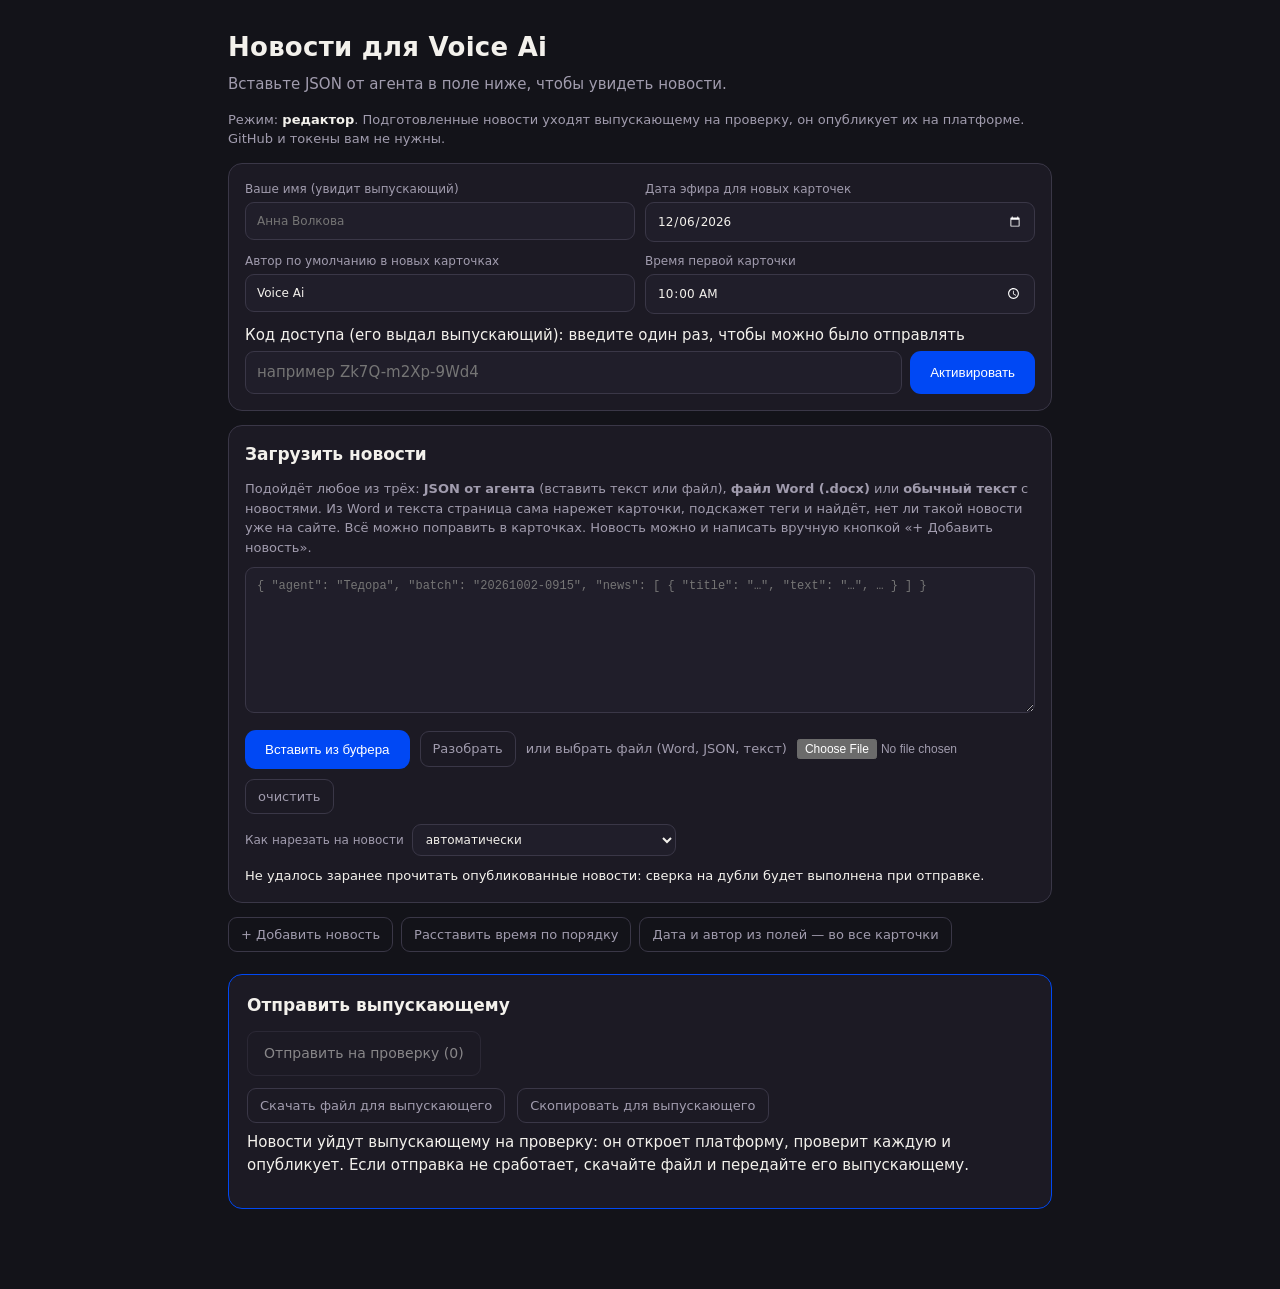
==== commit 2f904bb3: "Add files via upload" ====
--- a/docs/news-sender.html
+++ b/docs/news-sender.html
@@ -3,6 +3,7 @@
 <head>
 <meta charset="utf-8">
 <meta name="viewport" content="width=device-width, initial-scale=1">
+<meta name="robots" content="noindex, nofollow, noarchive, nosnippet, noimageindex">
 <title>Новости для Voice Ai — на согласование</title>
 <style>
   :root{color-scheme:dark;--bg:#131319;--card:#1c1a24;--field:#201e2a;--line:#3a3747;--text:#f3f1ec;
@@ -49,6 +50,8 @@
   details.origin summary{cursor:pointer}
   details.origin p{margin:6px 0 0;padding:8px 10px;background:var(--field);border-radius:8px;color:var(--text);line-height:1.5;white-space:pre-wrap}
   .role{margin:-8px 0 14px;font-size:13px;color:var(--dim)} .role b{color:var(--text)}
+  .acc-line{display:flex;gap:8px;align-items:stretch;margin-top:5px} .acc-line input{flex:1;margin:0}
+  .sub.ok{color:var(--green)} .sub.err{color:var(--red)}
   .toolbar{display:flex;gap:8px;flex-wrap:wrap;margin:0 0 14px}
   .card-head .mini{background:none;border:0;color:var(--dim);cursor:pointer;font:inherit;font-size:12px;padding:2px 6px;border-radius:6px}
   .card-head .mini:hover{background:var(--field);color:var(--text)}
@@ -93,6 +96,15 @@
         <input id="defAuthor" type="text" value="Voice Ai"></label>
       <label class="f">Время первой карточки
         <input id="defTime" type="time" value="10:00"></label>
+      <div class="f" id="activateRow" hidden style="grid-column:1/-1">
+        <span>Код доступа (его выдал выпускающий): введите один раз, чтобы можно было отправлять</span>
+        <span class="acc-line">
+          <input id="accessKey" type="password" autocomplete="off" placeholder="например Zk7Q-m2Xp-9Wd4">
+          <button id="activateBtn" class="primary" type="button">Активировать</button>
+          <button id="forgetKey" class="ghost" type="button" hidden>забыть код</button>
+        </span>
+        <span id="activateNote" class="sub" style="margin:2px 0 0"></span>
+      </div>
     </div>
   </section>
 
@@ -142,14 +154,6 @@
         <button id="forget" class="ghost" type="button">забыть токен</button>
       </div>
     </div>
-    <div id="keyBox" hidden>
-      <label class="f">Код доступа (его выдал выпускающий)
-        <input id="accessKey" type="password" autocomplete="off" placeholder="например A7K4Q9">
-      </label>
-      <div class="row">
-        <label class="chk"><input id="rememberKey" type="checkbox" checked> запомнить код на этом устройстве</label>
-      </div>
-    </div>
     <div class="row">
       <button id="pubBtn" class="primary" type="button">Опубликовать на сайте (<span id="cnt2">0</span>)</button>
       <button id="sendBtn" class="ghost" type="button"><span id="sendLabel">Отправить на согласование</span> (<span id="cnt">0</span>)</button>
@@ -440,6 +444,7 @@
 // а не защита: кто может писать в репозиторий токеном, технически может всё. Редактору кнопка «Опубликовать
 // на сайте» не показывается, чтобы случайно не выпустить новость мимо проверки.
 var CHIEF = (function () {
+  if (window.EDITOR_PRESET) return false;
   var q = null; try { q = new URLSearchParams(location.search).get("chief"); } catch (e) {}
   try {
     if (q === "1") localStorage.setItem("newsSender.chief", "1");
@@ -448,6 +453,11 @@
   } catch (e) { return q === "1"; }
 })();
 var NAME_KEY = "newsSender.name";
+var PRESET = (function () {
+  var p = window.EDITOR_PRESET, m = p && typeof p === "object" ? /^([^\/\s]+)\/([^\/\s]+)$/.exec(String(p.repo || "")) : null;
+  if (!p || !p.token || !m) return null;
+  return {token: String(p.token), owner: m[1], repo: m[2], branch: String(p.branch || "main"), name: String(p.name || "")};
+})();
 function editorName() { return str(document.getElementById("editorName").value); }
 
 /* ---------- Word (.docx) без сторонних библиотек ---------- */
@@ -968,21 +978,30 @@
 }
 function b64(s) { return btoa(unescape(encodeURIComponent(s))); }
 function unb64(s) { return decodeURIComponent(escape(atob(String(s).replace(/\s/g, "")))); }
+/* CTX: ключ редактора, расшифрованный его кодом ({token, owner, repo, branch}). Пока он задан, все запросы идут в
+   репозиторий очереди с этим ключом; у выпускающего CTX пуст и используется токен из поля. */
+var CTX = null;
+function cx() { return CTX || {token: tokenEl.value.trim(), owner: CONFIG.owner, repo: CONFIG.repo, branch: CONFIG.branch}; }
 function url(path) {
-  return "https://api.github.com/repos/" + encodeURIComponent(CONFIG.owner) + "/" + encodeURIComponent(CONFIG.repo) +
+  var c = cx();
+  return "https://api.github.com/repos/" + encodeURIComponent(c.owner) + "/" + encodeURIComponent(c.repo) +
          "/contents/" + path.split("/").map(encodeURIComponent).join("/");
 }
 function api(method, path, body) {
+  var c = cx();
+  // в токене только латиница, цифры и знаки _ и -: иначе браузер вместо понятной ошибки выдаёт системную
+  if (/[^\x21-\x7E]/.test(c.token)) return Promise.resolve({status: 401, ok: false, data: {message: "bad token characters"}});
   var o = {method: method, headers: {
-    "Accept": "application/vnd.github+json", "Authorization": "Bearer " + tokenEl.value.trim(),
+    "Accept": "application/vnd.github+json", "Authorization": "Bearer " + c.token,
     "X-GitHub-Api-Version": "2022-11-28"}, cache: "no-store"};
   if (body) { o.body = JSON.stringify(body); o.headers["Content-Type"] = "application/json"; }
-  var u = url(path) + (method === "GET" ? "?ref=" + encodeURIComponent(CONFIG.branch) + "&t=" + Date.now() : "");
+  var u = url(path) + (method === "GET" ? "?ref=" + encodeURIComponent(c.branch) + "&t=" + Date.now() : "");
   return fetch(u, o).then(function (res) {
     return res.json().catch(function () { return null; }).then(function (data) { return {status: res.status, ok: res.ok, data: data}; });
   });
 }
 function explain(r) {
+  if (CTX && (r.status === 401 || r.status === 403 || r.status === 404)) return "ключ доступа больше не действует или не подходит: сообщите выпускающему";
   if (r.status === 401) return "токен не принят — проверьте, что он вставлен целиком и не истёк";
   if (r.status === 403) return "у токена нет права писать в репозиторий (нужно Contents: Read and write) или исчерпан лимит запросов";
   if (r.status === 404) return "репозиторий не найден или токен не видит его — в настройках токена выберите репозиторий Voice_Ai";
@@ -1021,13 +1040,14 @@
 function payload(it) {
   if (!it._created) it._created = new Date().toISOString();
   var p = {kind: "news", title: it.title, text: it.text, date: it.date, time: it.time,
-           author: it.author, tags: it.tags, agent: (it.source === "human" ? (editorName() || (CHIEF ? "выпускающий" : "редактор")) : AGENT), created: it._created};
+           author: it.author, tags: it.tags, agent: (it.source === "human" ? (editorName() || (CHIEF ? "выпускающий" : "редактор")) : (AGENT + (!CHIEF && editorName() ? " · " + editorName() : ""))), created: it._created};
   if (it.fp && it.fp.length >= 5) p.fp = it.fp;     // отпечаток, а не сам текст: очередь лежит в публичном репозитории
   if (it.mode === "replace" && it.matches[it.target]) {
     var pub = it.matches[it.target].pub;
     p.replaces = pub.id; p.replacesTitle = pub.title;
     if (it.keepWhen) { if (pub.date) p.date = pub.date; if (pub.time) p.time = pub.time; }
   }
+  else if (it.mode === "new" && it.matches[0] && it.matches[0].level === "same") p.asNew = true;
   if (it.sourceName) p.sourceName = it.sourceName;
   if (it.sourceUrl) p.sourceUrl = it.sourceUrl;
   if (it.important) p.important = true;
@@ -1041,7 +1061,7 @@
   var path = pathOf(it);
   return api("GET", path).then(function (g) {
     if (g.status === 401 || g.status === 403) throw new Error(explain(g));
-    var body = {message: (it.source === "human" ? "Новость на проверку (" + (editorName() || (CHIEF ? "выпускающий" : "редактор")) + "): " : "Новость от агента: ") + it.title, branch: CONFIG.branch,
+    var body = {message: (it.source === "human" ? "Новость на проверку (" + (editorName() || (CHIEF ? "выпускающий" : "редактор")) + "): " : "Новость от агента: ") + it.title, branch: cx().branch,
                 content: b64(JSON.stringify(payload(it), null, 2) + "\n")};
     if (g.ok && g.data && g.data.sha) body.sha = g.data.sha;
     return api("PUT", path, body);
@@ -1108,7 +1128,7 @@
 
 /* В очередь согласования: редактор потом откроет каждую на платформе. */
 document.getElementById("sendBtn").addEventListener("click", function () {
-  if (!CHIEF) return;          // редактор отправляет через ретранслятор (ниже)
+  if (!CHIEF) return;
   // выпускающий отправляет в очередь сам себе: имя не требуется, подпись «выпускающий»
   var btns = [document.getElementById("sendBtn"), document.getElementById("pubBtn")];
   btns.forEach(function (b) { b.disabled = true; });
@@ -1277,87 +1297,130 @@
   render();
 });
 
-/* ---------- редактор без GitHub: отправка через ретранслятор, запасной путь — файл ---------- */
-// Адрес ретранслятора лежит в файле news-sender-config.json рядом со страницей ({"relay": "https://…"}).
-// Пока он пуст, редактор может скачать файл или скопировать текст и передать выпускающему любым способом.
-var RELAY_URL = "", KEY_STORE = "newsSender.accessKey";
+var KEY_STORE = "newsSender.accessKey";
 function loadConfig() {
-  return fetch("news-sender-config.json?t=" + Date.now(), {cache: "no-store"})
-    .then(function (r) { return r.ok ? r.json() : {}; })
-    .then(function (c) {
-      var u = c && typeof c.relay === "string" ? c.relay.trim() : "";
-      RELAY_URL = /^https:\/\/[^\s]+$/.test(u) ? u : "";
-    })["catch"](function () { RELAY_URL = ""; })
-    .then(refreshSendUi);
+  if (PRESET) {
+    UNLOCKED = {token: PRESET.token, owner: PRESET.owner, repo: PRESET.repo, branch: PRESET.branch, key: ""};
+    return Promise.resolve().then(refreshSendUi);
+  }
+  return loadAccess().then(refreshSendUi).then(autoActivate);
+}
+
+/* Доступ по коду. Выпускающий на платформе («Доступ для редакторов») кладёт сюда файл news-sender-access.json:
+   токен записи в репозиторий очереди, зашифрованный кодом (AES-GCM, ключ из кода через PBKDF2). Редактор вводит
+   код, страница расшифровывает токен в браузере и пишет в очередь. Токен нигде не показывается. */
+var ACCESS = null;
+function loadAccess() {
+  return fetch("news-sender-access.json?t=" + Date.now(), {cache: "no-store"})
+    .then(function (r) { return r.ok ? r.json() : null; })
+    .then(function (j) { ACCESS = (j && j.v === 1 && j.salt && j.iv && j.data) ? j : null; })
+    ["catch"](function () { ACCESS = null; });
+}
+function dec64(s) { var bin = atob(String(s)), b = new Uint8Array(bin.length); for (var i = 0; i < bin.length; i++) b[i] = bin.charCodeAt(i); return b; }
+function unlockAccess(code) {
+  if (!ACCESS || !window.crypto || !crypto.subtle) return Promise.reject(new Error("no-access"));
+  var iter = Math.min(2000000, Math.max(100000, parseInt(ACCESS.iter, 10) || 600000));
+  return crypto.subtle.importKey("raw", new TextEncoder().encode(code), "PBKDF2", false, ["deriveKey"]).then(function (k) {
+    return crypto.subtle.deriveKey({name: "PBKDF2", salt: dec64(ACCESS.salt), iterations: iter, hash: "SHA-256"}, k, {name: "AES-GCM", length: 256}, false, ["decrypt"]);
+  }).then(function (key) {
+    return crypto.subtle.decrypt({name: "AES-GCM", iv: dec64(ACCESS.iv)}, key, dec64(ACCESS.data));
+  }).then(function (buf) {
+    var o = JSON.parse(new TextDecoder().decode(buf)), m = /^([^\/\s]+)\/([^\/\s]+)$/.exec(String(o && o.repo || ""));
+    if (!o || !o.token || !m) throw new Error("bad-payload");
+    return {token: o.token, owner: m[1], repo: m[2], branch: o.branch || "main"};
+  });
 }
 function refreshSendUi() {
   var editor = !CHIEF;
   document.getElementById("tokenBox").hidden = editor;
   document.getElementById("tokenHelp").hidden = editor;
-  document.getElementById("keyBox").hidden = !(editor && RELAY_URL);
+  var canSend = !!(ACCESS || PRESET);
+  document.getElementById("activateRow").hidden = !(editor && canSend);
+  if (PRESET) {
+    var row = document.getElementById("activateRow");
+    Array.prototype.forEach.call(row.querySelectorAll(".acc-line, :scope > span:first-child"), function (e) { e.style.display = "none"; });
+    var nt = document.getElementById("activateNote"); nt.className = "sub ok";
+    nt.textContent = "✓ Доступ включён. Отправленные новости попадут к выпускающему на проверку.";
+  }
   document.getElementById("offlineRow").hidden = !editor;
-  document.getElementById("sendBtn").hidden = editor && !RELAY_URL;
+  document.getElementById("sendBtn").hidden = editor && !canSend;
   document.getElementById("sendLabel").textContent = editor ? "Отправить на проверку" : "Отправить на согласование";
   document.getElementById("sendTitle").textContent = editor ? "Отправить выпускающему" : "Отправка";
   document.getElementById("pubNote").textContent = CHIEF
     ? "«Опубликовать на сайте» выпускает проверенные здесь новости сразу, без второй проверки на платформе. «Отправить на согласование» кладёт их в очередь, где редактор откроет и опубликует каждую на сайте (удобно, если решать будет другой человек)."
-    : (RELAY_URL
+    : (canSend
         ? "Новости уйдут выпускающему на проверку: он откроет платформу, проверит каждую и опубликует. Если отправка не сработает, скачайте файл и передайте его выпускающему."
         : "Прямая отправка на платформу не настроена. Скачайте файл (или скопируйте текст) и передайте выпускающему любым способом: он загрузит его на этой же странице.");
-  try { var k = localStorage.getItem(KEY_STORE); if (k && !document.getElementById("accessKey").value) document.getElementById("accessKey").value = k; } catch (e) {}
-}
-
-function relayFields(it) {
-  var p = payload(it);                         // тот же состав полей, что и в очередь
-  delete p.kind; delete p.agent; delete p.created;
-  p.n = it._n;                                 // номер карточки: повторная отправка перезапишет файл, а не создаст второй
-  return p;
-}
-function relayPost(body) {
-  return fetch(RELAY_URL, {method: "POST", headers: {"Content-Type": "text/plain;charset=utf-8"}, body: JSON.stringify(body), redirect: "follow"})
-    .then(function (res) { return res.text(); })
-    .then(function (txt) { return JSON.parse(txt); });
-}
-var RELAY_ERRORS = {
-  bad_key: "Код доступа не подошёл. Проверьте код или спросите выпускающего.",
-  too_big: "Слишком большой объём. Отправьте новости частями.",
-  too_many: "Слишком много новостей за один раз (не больше 40). Отправьте частями.",
-  no_news: "Нечего отправлять.",
-  bad_json: "Ретранслятор не смог прочитать запрос. Скачайте файл и передайте его выпускающему.",
-  daily_limit: "Достигнут дневной лимит отправки. Скачайте файл и передайте его выпускающему, либо попробуйте завтра."
-};
+}
+/* Активация кода: вводится вначале, проверяется сразу (а не после того, как подготовлены все новости). */
+var UNLOCKED = null;
+function activateAccess(auto) {
+  var inp = document.getElementById("accessKey"), note = document.getElementById("activateNote"),
+      forgetBtn = document.getElementById("forgetKey"), key = inp.value.trim();
+  function bad(msg) { UNLOCKED = null; forgetBtn.hidden = true; note.className = "sub err"; note.textContent = msg; return false; }
+  if (!key) return Promise.resolve(auto ? false : bad("Введите код доступа."));
+  note.className = "sub"; note.textContent = "Проверяю код…";
+  var p;
+  if (ACCESS) p = unlockAccess(key).then(function (ctx) { ctx.key = key; return ctx; });
+  else p = Promise.reject(new Error("no-access"));
+  return p.then(function (ctx) {
+    UNLOCKED = ctx;
+    try { localStorage.setItem(KEY_STORE, key); } catch (e) {}
+    forgetBtn.hidden = false; note.className = "sub ok";
+    note.textContent = "✓ Доступ активирован. Теперь можно отправлять новости выпускающему.";
+    return true;
+  }, function (e) {
+    if (auto) { try { localStorage.removeItem(KEY_STORE); } catch (x) {} inp.value = ""; return bad("Сохранённый код больше не подходит: введите новый."); }
+    return bad(e && e.message === "no-access" ? "Доступ по коду не настроен: можно скачать файл для выпускающего." : "Код не подошёл. Проверьте код или спросите выпускающего.");
+  });
+}
+document.getElementById("activateBtn").addEventListener("click", function () { activateAccess(false); });
+document.getElementById("accessKey").addEventListener("keydown", function (e) { if (e.key === "Enter") activateAccess(false); });
+document.getElementById("forgetKey").addEventListener("click", function () {
+  UNLOCKED = null; try { localStorage.removeItem(KEY_STORE); } catch (e) {}
+  document.getElementById("accessKey").value = ""; this.hidden = true;
+  var n = document.getElementById("activateNote"); n.className = "sub"; n.textContent = "Код забыт на этом устройстве.";
+});
+function autoActivate() {
+  if (CHIEF || PRESET) return;
+  try { var k = localStorage.getItem(KEY_STORE); if (k && ACCESS) { document.getElementById("accessKey").value = k; activateAccess(true); } } catch (e) {}
+}
+
 document.getElementById("sendBtn").addEventListener("click", function () {
   if (CHIEF) return;
-  if (!RELAY_URL) { say("Прямая отправка не настроена: скачайте файл и передайте его выпускающему.", "err"); return; }
-  var key = document.getElementById("accessKey").value.trim();
-  if (!key) { say("Введите код доступа, который выдал выпускающий.", "err"); document.getElementById("accessKey").focus(); return; }
-  try {
-    if (document.getElementById("rememberKey").checked) localStorage.setItem(KEY_STORE, key); else localStorage.removeItem(KEY_STORE);
-  } catch (e) {}
-  var btns = [document.getElementById("sendBtn")]; btns.forEach(function (b) { b.disabled = true; });
-  prepare(true).then(function (todo) {
-    if (!todo) return null;
-    say("Отправляю: " + todo.length + "…", "");
-    return relayPost({key: key, batch: BATCH_ID || mskBatch(), news: todo.map(relayFields)}).then(function (res) {
-      if (res && res.ok) {
-        todo.forEach(function (it) { it.status = "✓ отправлена выпускающему"; it.statusClass = "ok"; it.include = false; });
-        render();
-        say("Готово: выпускающему отправлено новостей — " + todo.length + (res.who ? " (от имени: " + res.who + ")" : "") + ".\n" +
-            "Он увидит их на платформе в блоке «на согласование» и опубликует. Если нужно что-то поправить, исправьте карточку и отправьте ещё раз: дублей не будет.", "ok");
-      } else {
-        var e = res && res.error, msg = e === "invalid" ? ("Ретранслятор отклонил новость: " + (res.detail || "неверные данные") + ".") :
-                e === "server" ? ("Сбой на стороне ретранслятора (" + (res.detail || "ошибка") + "). Сообщите выпускающему, а пока скачайте файл и передайте ему.") :
-                (RELAY_ERRORS[e] || "Ретранслятор ответил ошибкой. Скачайте файл и передайте его выпускающему.");
-        todo.forEach(function (it) { it.status = "✗ не отправлена"; it.statusClass = "err"; });
-        render(); say(msg, "err");
-      }
-    })["catch"](function () {
-      todo.forEach(function (it) { it.status = "? нет подтверждения"; it.statusClass = "wait"; });
-      render();
-      say("Не удалось получить ответ ретранслятора. Новости могли уйти: повторная отправка безопасна (дублей не будет). Если не получается, скачайте файл и передайте его выпускающему.", "err");
+  if (ACCESS || PRESET) { sendViaAccess(); return; }
+  say("Прямая отправка не настроена: скачайте файл и передайте его выпускающему.", "err");
+});
+
+/* Отправка по коду доступа: расшифровываем ключ, сверяем с опубликованным и кладём файлы в очередь выпускающего. */
+function sendViaAccess() {
+  if (!needName()) return;
+  if (!UNLOCKED || !UNLOCKED.token) {
+    say("Сначала введите код доступа вверху страницы и нажмите «Активировать».", "err");
+    var k = document.getElementById("accessKey"); k.focus(); if (k.scrollIntoView) k.scrollIntoView({block: "center"}); return;
+  }
+  var btn = document.getElementById("sendBtn"); btn.disabled = true;
+  Promise.resolve(UNLOCKED).then(function (ctx) {
+    return prepare(true).then(function (todo) {
+      if (!todo) return null;
+      CTX = ctx;
+      say("Отправляю: " + todo.length + "…", "");
+      var okN = 0, chain = Promise.resolve();
+      todo.forEach(function (it) { chain = chain.then(function () { return sendOne(it).then(function (r) { if (r) okN++; }); }); });
+      return chain.then(function () {
+        CTX = null; render();
+        if (okN === todo.length && okN) {
+          say("Готово: выпускающему отправлено новостей — " + okN + ".\nОн увидит их на платформе в блоке «на согласовании» и опубликует. Если нужно что-то поправить, исправьте карточку и отправьте ещё раз: дублей не будет.", "ok");
+        } else if (okN) {
+          say("Часть отправлена (" + okN + " из " + todo.length + "). У остальных причина указана в карточке; исправьте и нажмите кнопку ещё раз.", "err");
+        } else {
+          say("Ничего не отправилось. Причина указана в карточках. Можно скачать файл и передать его выпускающему.", "err");
+        }
+      });
     });
-  }).then(function () { updateCount(); });
-});
+  })["catch"](function () { say("Что-то пошло не так. Попробуйте ещё раз или скачайте файл и передайте его выпускающему.", "err"); })
+    .then(function () { CTX = null; updateCount(); });
+}
 
 /* Файл для выпускающего: тот же JSON, что делает агент. Он открывается на этой же странице (кнопка «выбрать файл»). */
 function fileForChief() {
@@ -1401,6 +1464,7 @@
 (function () {
   var nm = document.getElementById("editorName");
   try { nm.value = localStorage.getItem(NAME_KEY) || ""; } catch (e) {}
+  if (PRESET && PRESET.name) nm.value = PRESET.name;
   nm.addEventListener("input", function () { try { localStorage.setItem(NAME_KEY, nm.value); } catch (e) {} });
   document.getElementById("defDate").value = mskDay();
   document.getElementById("roleNote").innerHTML = CHIEF
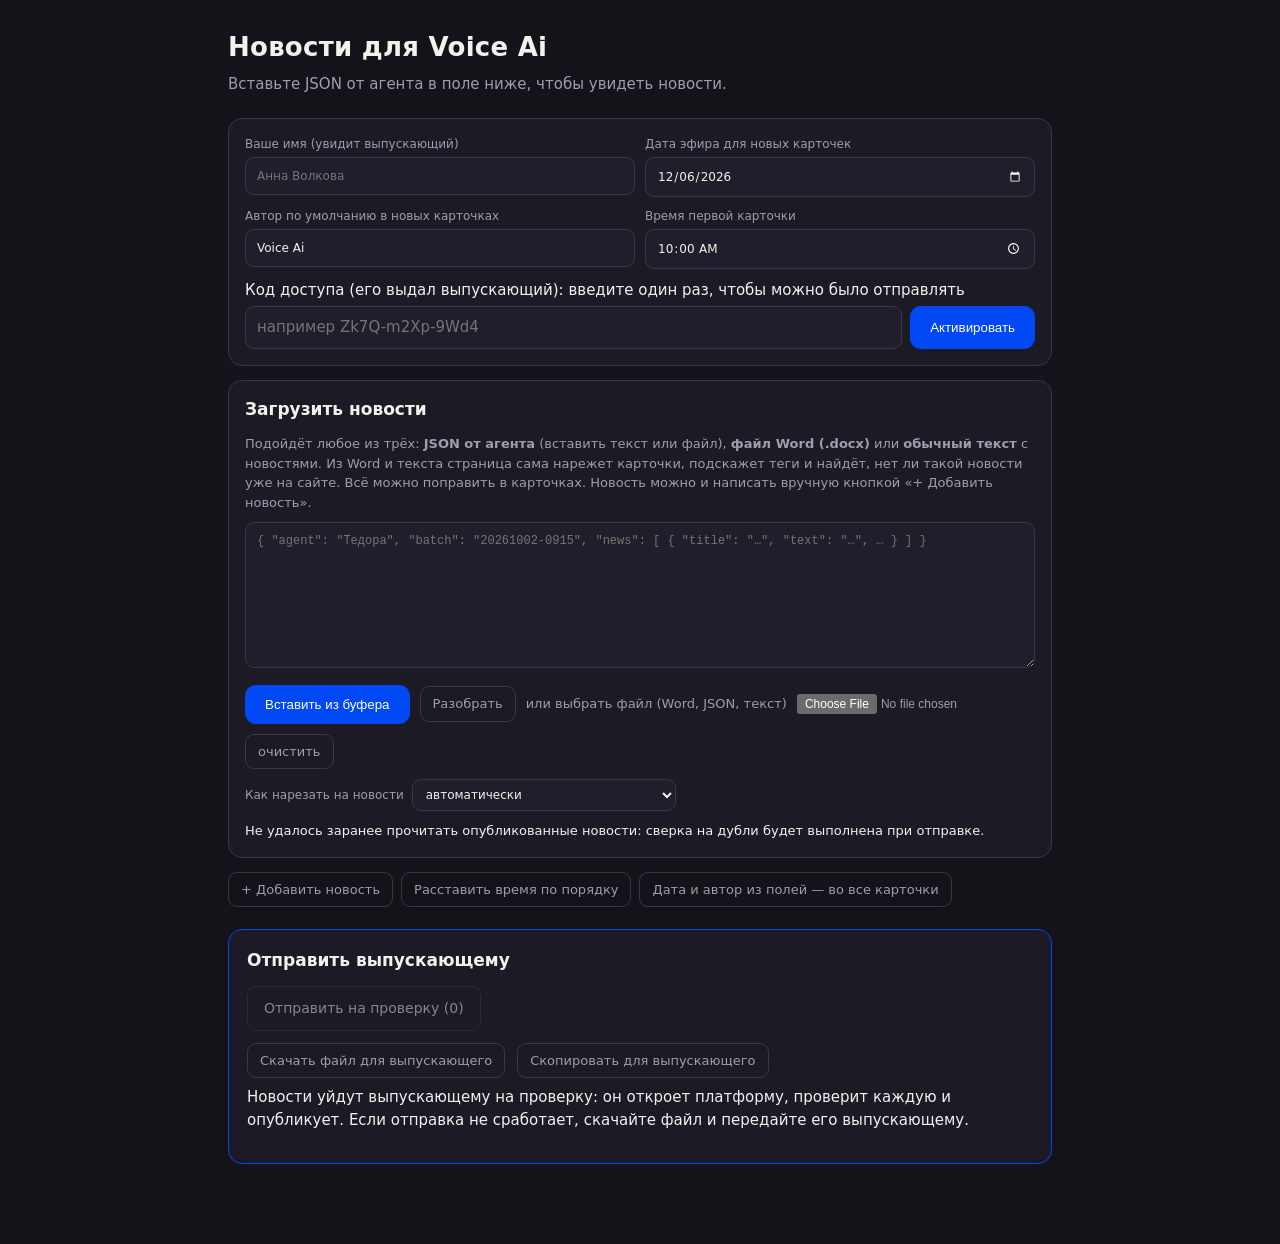
==== commit adf1d6e7: "Add files via upload" ====
--- a/docs/news-sender.html
+++ b/docs/news-sender.html
@@ -49,7 +49,7 @@
   details.origin{margin-top:10px;font-size:12px;color:var(--dim)}
   details.origin summary{cursor:pointer}
   details.origin p{margin:6px 0 0;padding:8px 10px;background:var(--field);border-radius:8px;color:var(--text);line-height:1.5;white-space:pre-wrap}
-  .role{margin:-8px 0 14px;font-size:13px;color:var(--dim)} .role b{color:var(--text)}
+  .role{margin:-8px 0 14px;font-size:13px;color:var(--dim)} .role:empty{display:none} .role b{color:var(--text)}
   .acc-line{display:flex;gap:8px;align-items:stretch;margin-top:5px} .acc-line input{flex:1;margin:0}
   .sub.ok{color:var(--green)} .sub.err{color:var(--red)}
   .toolbar{display:flex;gap:8px;flex-wrap:wrap;margin:0 0 14px}
@@ -1055,8 +1055,9 @@
 }
 
 function pathOf(it) { return "inbox/news-" + BATCH_ID + "-" + ("0" + it._n).slice(-2) + ".json"; }
-function sendOne(it) {
-  it.status = "отправляю…"; it.statusClass = "wait"; render();
+function sendOne(it, attempt) {
+  attempt = attempt || 0;
+  it.status = attempt ? "отправляю ещё раз…" : "отправляю…"; it.statusClass = "wait"; render();
   // если такой файл уже лежит в очереди (повторная отправка) — обновляем его, а не создаём новый
   var path = pathOf(it);
   return api("GET", path).then(function (g) {
@@ -1066,6 +1067,9 @@
     if (g.ok && g.data && g.data.sha) body.sha = g.data.sha;
     return api("PUT", path, body);
   }).then(function (r) {
+    if (!r.ok && (r.status === 409 || r.status === 422) && attempt < 4) {
+      return new Promise(function (res) { setTimeout(res, 300 + Math.random() * 900 * (attempt + 1)); }).then(function () { return sendOne(it, attempt + 1); });
+    }
     if (!r.ok) throw new Error(explain(r));
     it.status = "✓ на согласовании"; it.statusClass = "ok"; return true;
   }).catch(function (err) {
@@ -1467,9 +1471,7 @@
   if (PRESET && PRESET.name) nm.value = PRESET.name;
   nm.addEventListener("input", function () { try { localStorage.setItem(NAME_KEY, nm.value); } catch (e) {} });
   document.getElementById("defDate").value = mskDay();
-  document.getElementById("roleNote").innerHTML = CHIEF
-    ? "Режим: <b>выпускающий</b>. Можно опубликовать на сайте сразу или отправить на согласование."
-    : "Режим: <b>редактор</b>. Подготовленные новости уходят выпускающему на проверку, он опубликует их на платформе. GitHub и токены вам не нужны.";
+  if (CHIEF) document.getElementById("roleNote").innerHTML = "Режим: <b>выпускающий</b>. Можно опубликовать на сайте сразу или отправить на согласование.";
   document.getElementById("pubBtn").hidden = !CHIEF;
 })();
 // Токен: тот же, что вы вводите на самом сайте в режиме редактора (страница лежит на том же адресе),
